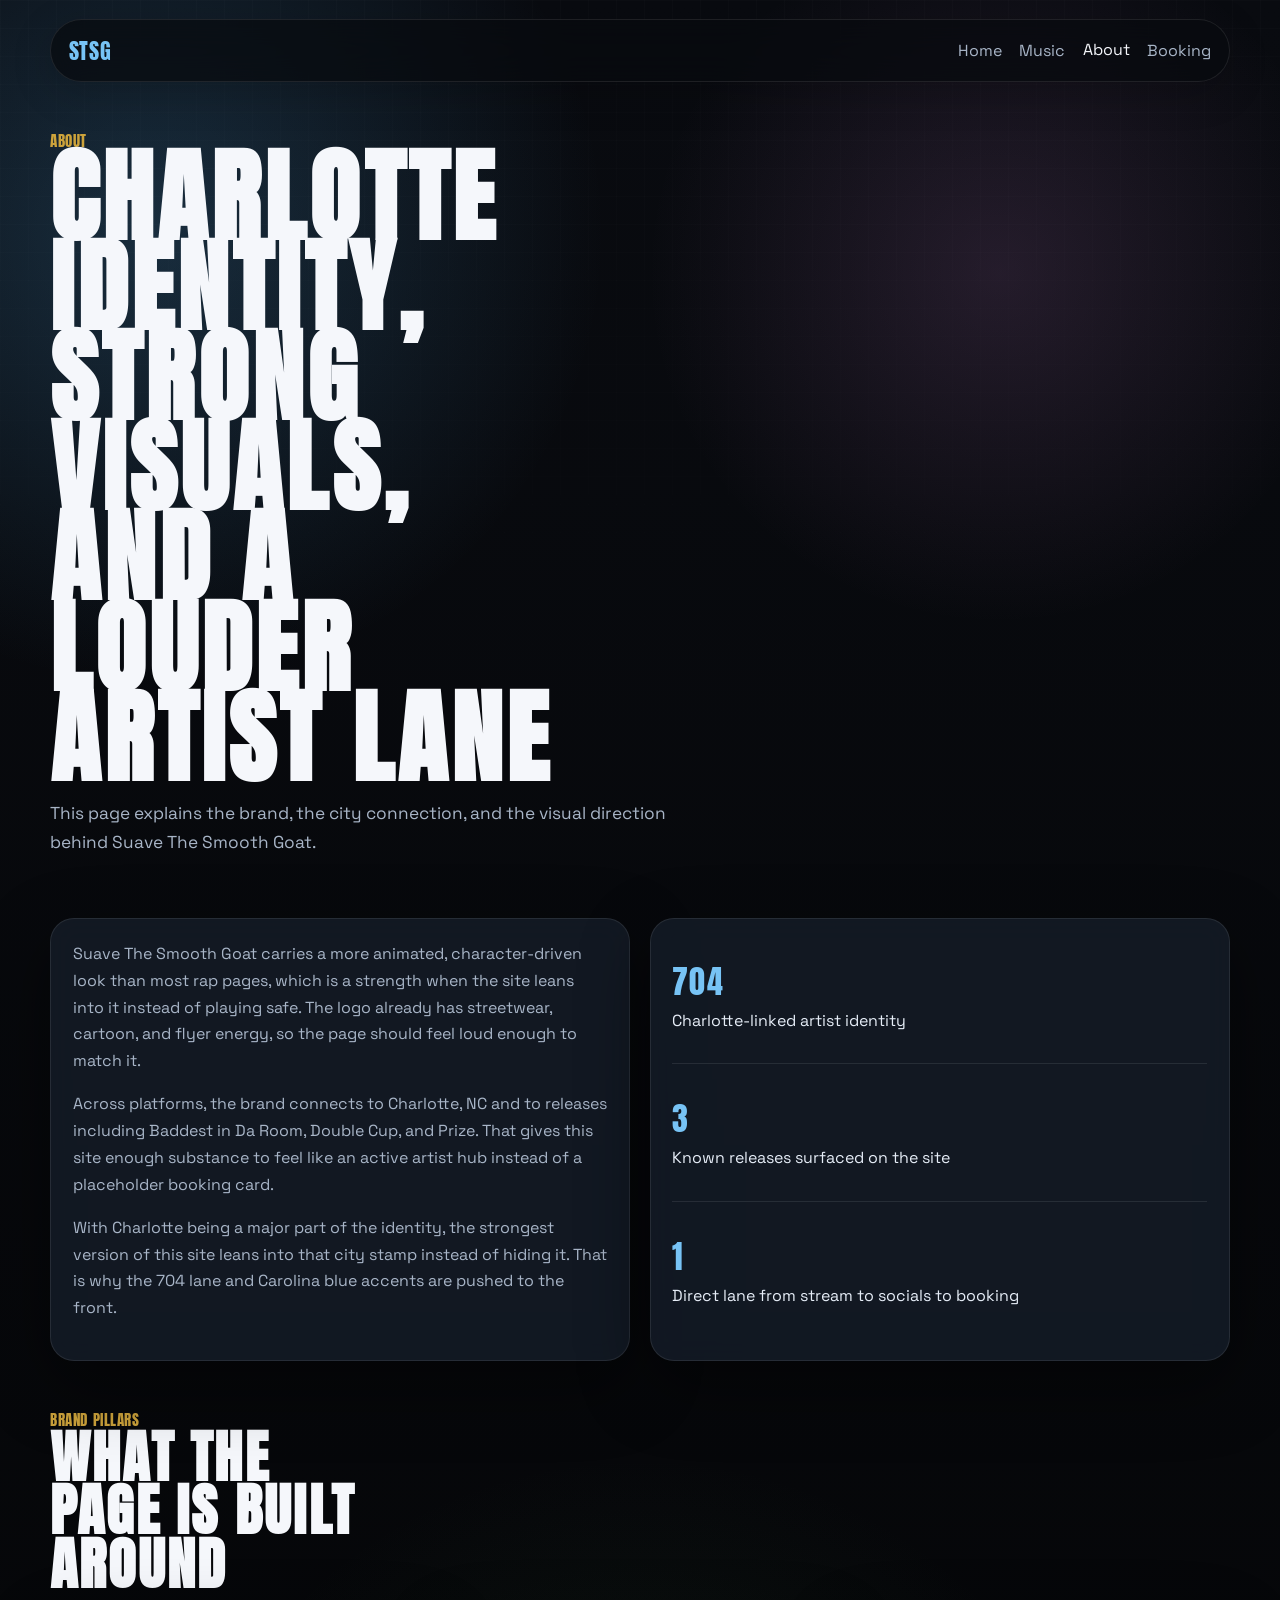
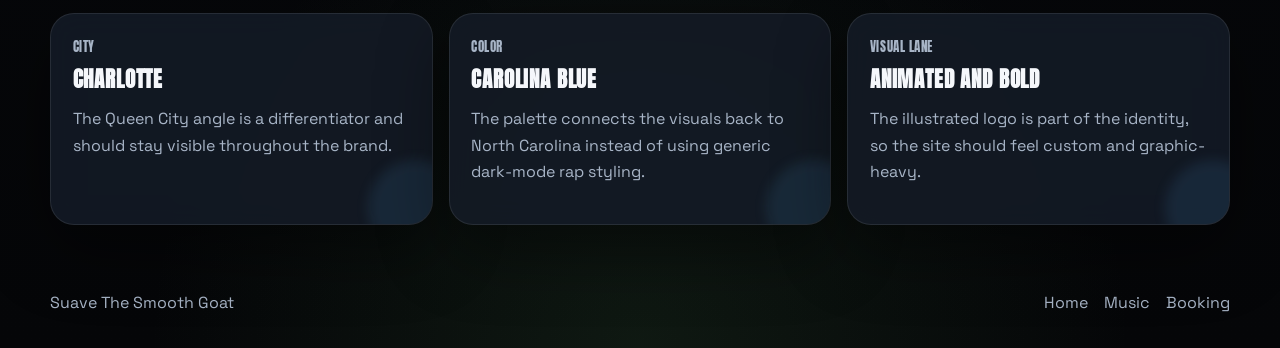
==== about.html @ 7f9ae684 "Convert site to multi-page layout" ====
<!DOCTYPE html>
<html lang="en">
<head>
  <meta charset="UTF-8">
  <meta name="viewport" content="width=device-width, initial-scale=1.0">
  <title>About | Suave The Smooth Goat</title>
  <meta
    name="description"
    content="About Suave The Smooth Goat, a Charlotte rap artist whose identity connects music, visuals, and 704 city energy."
  >
  <link rel="preconnect" href="https://fonts.googleapis.com">
  <link rel="preconnect" href="https://fonts.gstatic.com" crossorigin>
  <link href="https://fonts.googleapis.com/css2?family=Anton&family=Space+Grotesk:wght@400;500;700&display=swap" rel="stylesheet">
  <link rel="stylesheet" href="styles.css">
</head>
<body class="inner-page">
  <div class="page-shell">
    <header class="page-hero">
      <nav class="topbar">
        <a class="brand-mark" href="index.html">STSG</a>
        <div class="topbar-links">
          <a href="index.html">Home</a>
          <a href="music.html">Music</a>
          <a class="is-active" href="about.html">About</a>
          <a href="booking.html">Booking</a>
        </div>
      </nav>

      <section class="page-heading">
        <p class="eyebrow">About</p>
        <h1>Charlotte identity, strong visuals, and a louder artist lane</h1>
        <p class="hero-text">
          This page explains the brand, the city connection, and the visual direction behind Suave The Smooth Goat.
        </p>
      </section>
    </header>

    <main>
      <section class="section">
        <div class="split-grid">
          <article class="panel statement-panel">
            <p>
              Suave The Smooth Goat carries a more animated, character-driven look than most rap pages,
              which is a strength when the site leans into it instead of playing safe. The logo already
              has streetwear, cartoon, and flyer energy, so the page should feel loud enough to match it.
            </p>
            <p>
              Across platforms, the brand connects to Charlotte, NC and to releases including
              Baddest in Da Room, Double Cup, and Prize. That gives this site enough substance to feel
              like an active artist hub instead of a placeholder booking card.
            </p>
            <p>
              With Charlotte being a major part of the identity, the strongest version of this site leans
              into that city stamp instead of hiding it. That is why the 704 lane and Carolina blue accents
              are pushed to the front.
            </p>
          </article>

          <article class="panel stats-panel">
            <div class="stat">
              <span class="stat-value">704</span>
              <span class="stat-label">Charlotte-linked artist identity</span>
            </div>
            <div class="stat">
              <span class="stat-value">3</span>
              <span class="stat-label">Known releases surfaced on the site</span>
            </div>
            <div class="stat">
              <span class="stat-value">1</span>
              <span class="stat-label">Direct lane from stream to socials to booking</span>
            </div>
          </article>
        </div>
      </section>

      <section class="section">
        <div class="section-heading">
          <p class="eyebrow">Brand pillars</p>
          <h2>What the page is built around</h2>
        </div>

        <div class="feature-grid">
          <article class="panel feature-card">
            <p class="music-kicker">City</p>
            <h3>Charlotte</h3>
            <p>The Queen City angle is a differentiator and should stay visible throughout the brand.</p>
          </article>
          <article class="panel feature-card">
            <p class="music-kicker">Color</p>
            <h3>Carolina blue</h3>
            <p>The palette connects the visuals back to North Carolina instead of using generic dark-mode rap styling.</p>
          </article>
          <article class="panel feature-card">
            <p class="music-kicker">Visual lane</p>
            <h3>Animated and bold</h3>
            <p>The illustrated logo is part of the identity, so the site should feel custom and graphic-heavy.</p>
          </article>
        </div>
      </section>
    </main>

    <footer class="site-footer">
      <p>Suave The Smooth Goat</p>
      <div class="footer-links">
        <a href="index.html">Home</a>
        <a href="music.html">Music</a>
        <a href="booking.html">Booking</a>
      </div>
    </footer>
  </div>
</body>
</html>
---- styles.css ----
:root {
  --bg: #06070a;
  --ink: #f5f7fb;
  --muted: #a8b5c7;
  --blue: #4b9cd3;
  --blue-2: #77c3f5;
  --gold: #cda33b;
  --rose: #b878c0;
  --green: #4b8a4f;
  --panel: rgba(14, 19, 28, 0.9);
  --panel-alt: rgba(20, 27, 39, 0.86);
  --line: rgba(255, 255, 255, 0.09);
  --line-strong: rgba(119, 195, 245, 0.24);
  --shadow: 0 24px 70px rgba(0, 0, 0, 0.45);
}

* {
  box-sizing: border-box;
}

html {
  scroll-behavior: smooth;
}

body {
  margin: 0;
  min-height: 100vh;
  font-family: "Space Grotesk", sans-serif;
  color: var(--ink);
  background:
    radial-gradient(circle at 12% 12%, rgba(75, 156, 211, 0.24), transparent 22%),
    radial-gradient(circle at 78% 14%, rgba(184, 120, 192, 0.16), transparent 18%),
    radial-gradient(circle at 50% 100%, rgba(75, 138, 79, 0.14), transparent 24%),
    linear-gradient(180deg, #090b10 0%, #050608 100%);
}

body::before {
  content: "";
  position: fixed;
  inset: 0;
  background-image:
    linear-gradient(rgba(255, 255, 255, 0.025) 1px, transparent 1px),
    linear-gradient(90deg, rgba(255, 255, 255, 0.025) 1px, transparent 1px);
  background-size: 28px 28px;
  mask-image: linear-gradient(180deg, rgba(0, 0, 0, 0.62), transparent 92%);
  pointer-events: none;
  z-index: -1;
}

a {
  color: inherit;
  text-decoration: none;
}

img {
  display: block;
  max-width: 100%;
}

.page-shell {
  overflow: hidden;
}

.hero,
.page-hero,
.section,
.strip,
.site-footer {
  width: min(1180px, calc(100% - 2rem));
  margin: 0 auto;
}

.hero {
  padding: 1.2rem 0 2.6rem;
}

.page-hero {
  padding: 1.2rem 0 1rem;
}

.topbar {
  display: flex;
  align-items: center;
  justify-content: space-between;
  gap: 1rem;
  padding: 0.9rem 1.1rem;
  border: 1px solid var(--line);
  border-radius: 999px;
  background: rgba(7, 10, 15, 0.72);
  backdrop-filter: blur(16px);
  box-shadow: 0 10px 40px rgba(0, 0, 0, 0.18);
}

.brand-mark,
.eyebrow,
h1,
h2,
h3,
.button,
.strip p,
.stat-value,
.badge-label,
.music-kicker,
.contact-label {
  font-family: "Anton", sans-serif;
  letter-spacing: 0.04em;
}

.brand-mark {
  font-size: 1.35rem;
  color: var(--blue-2);
}

.topbar-links {
  display: flex;
  flex-wrap: wrap;
  gap: 1.1rem;
}

.topbar-links a {
  color: var(--muted);
  transition: color 180ms ease, transform 180ms ease;
}

.topbar-links a:hover,
.topbar-links a:focus-visible,
.topbar-links .is-active {
  color: var(--ink);
  transform: translateY(-1px);
}

.hero-grid {
  display: grid;
  grid-template-columns: minmax(0, 1.06fr) minmax(0, 0.94fr);
  gap: 2rem;
  align-items: center;
  padding: 3rem 0 1rem;
}

.page-heading {
  padding: 3rem 0 1.2rem;
  max-width: 52rem;
}

.hero-topline {
  display: flex;
  align-items: center;
  flex-wrap: wrap;
  gap: 0.8rem;
  margin-bottom: 0.85rem;
}

.eyebrow {
  margin: 0;
  color: var(--gold);
  text-transform: uppercase;
  font-size: 0.92rem;
}

.status-pill {
  display: inline-flex;
  align-items: center;
  padding: 0.35rem 0.75rem;
  border-radius: 999px;
  border: 1px solid rgba(119, 195, 245, 0.24);
  background: rgba(75, 156, 211, 0.14);
  color: #d9efff;
  font-size: 0.82rem;
  text-transform: uppercase;
  letter-spacing: 0.08em;
}

h1,
h2,
h3,
p {
  margin-top: 0;
}

h1 {
  display: grid;
  gap: 0.2rem;
  margin-bottom: 1rem;
  font-size: clamp(3rem, 8vw, 7rem);
  line-height: 0.88;
  text-transform: uppercase;
}

.page-heading h1 {
  display: block;
  max-width: 11ch;
}

.hero-subtitle {
  margin-bottom: 0.8rem;
  color: var(--blue-2);
  font-size: 1.03rem;
  font-weight: 700;
  text-transform: uppercase;
  letter-spacing: 0.08em;
}

.hero-text {
  max-width: 42rem;
  margin-bottom: 1.55rem;
  color: var(--muted);
  font-size: 1.08rem;
  line-height: 1.72;
}

.hero-actions {
  display: flex;
  flex-wrap: wrap;
  gap: 0.9rem;
  margin-bottom: 1.35rem;
}

.button {
  display: inline-flex;
  align-items: center;
  justify-content: center;
  min-height: 3.25rem;
  padding: 0.9rem 1.35rem;
  border-radius: 999px;
  border: 1px solid transparent;
  font-size: 0.95rem;
  text-transform: uppercase;
  transition: transform 180ms ease, box-shadow 180ms ease, border-color 180ms ease;
}

.button:hover,
.button:focus-visible {
  transform: translateY(-2px);
  box-shadow: 0 16px 28px rgba(0, 0, 0, 0.22);
}

.button-primary {
  background: linear-gradient(135deg, var(--blue), var(--blue-2));
  color: #081118;
}

.button-secondary {
  background: rgba(255, 255, 255, 0.03);
  border-color: rgba(119, 195, 245, 0.32);
}

.quick-facts {
  display: flex;
  flex-wrap: wrap;
  gap: 0.75rem;
  padding: 0;
  margin: 0;
  list-style: none;
}

.quick-facts li {
  padding: 0.8rem 1rem;
  border-radius: 999px;
  background: rgba(255, 255, 255, 0.035);
  border: 1px solid var(--line);
  color: #d9e6f4;
}

.hero-art {
  position: relative;
}

.logo-frame {
  position: relative;
  padding: 1rem;
  border-radius: 2rem;
  background:
    linear-gradient(155deg, rgba(75, 156, 211, 0.16), rgba(184, 120, 192, 0.14)),
    var(--panel);
  border: 1px solid var(--line-strong);
  box-shadow: var(--shadow);
  overflow: hidden;
}

.logo-frame::before,
.logo-frame::after {
  content: "";
  position: absolute;
  border-radius: 50%;
  filter: blur(18px);
  pointer-events: none;
}

.logo-frame::before {
  top: -4rem;
  right: -2rem;
  width: 14rem;
  height: 14rem;
  background: rgba(75, 156, 211, 0.22);
}

.logo-frame::after {
  left: -3rem;
  bottom: -4rem;
  width: 12rem;
  height: 12rem;
  background: rgba(184, 120, 192, 0.16);
}

.logo-frame-badge {
  position: absolute;
  top: 1.1rem;
  left: 1.1rem;
  z-index: 2;
  padding: 0.45rem 0.8rem;
  border-radius: 999px;
  background: rgba(6, 7, 10, 0.86);
  border: 1px solid var(--line);
  color: var(--gold);
  font-size: 0.82rem;
  text-transform: uppercase;
  letter-spacing: 0.1em;
}

.logo-frame img {
  position: relative;
  z-index: 1;
  width: 100%;
}

.logo-frame-meta {
  position: absolute;
  right: 1rem;
  bottom: 1rem;
  z-index: 2;
  display: flex;
  gap: 0.55rem;
  flex-wrap: wrap;
}

.logo-frame-meta span {
  padding: 0.45rem 0.75rem;
  border-radius: 999px;
  background: rgba(6, 7, 10, 0.82);
  border: 1px solid var(--line);
  color: #dbe8f6;
  font-size: 0.8rem;
  text-transform: uppercase;
  letter-spacing: 0.08em;
}

.hero-badges,
.feature-grid,
.release-row,
.extras-grid {
  display: grid;
  grid-template-columns: repeat(3, minmax(0, 1fr));
  gap: 1rem;
}

.release-row,
.extras-grid {
  grid-template-columns: repeat(4, minmax(0, 1fr));
}

.hero-badge,
.panel {
  border-radius: 1.5rem;
  border: 1px solid var(--line);
  background: var(--panel-alt);
  box-shadow: var(--shadow);
  backdrop-filter: blur(14px);
}

.hero-badge,
.panel {
  padding: 1.35rem;
}

.hero-badge {
  display: grid;
  gap: 0.35rem;
}

.badge-label {
  color: var(--gold);
  font-size: 0.82rem;
  text-transform: uppercase;
}

.badge-value {
  color: #e4eef8;
  font-size: 0.97rem;
  line-height: 1.45;
}

.strip {
  display: grid;
  grid-template-columns: repeat(3, 1fr);
  gap: 1px;
  margin-bottom: 2.4rem;
  background: rgba(255, 255, 255, 0.12);
}

.strip p {
  margin: 0;
  padding: 1rem 1.1rem;
  background: rgba(8, 11, 17, 0.97);
  color: #e8f0fb;
  text-transform: uppercase;
  font-size: 0.98rem;
}

.section {
  padding: 0 0 3rem;
}

.section-heading {
  margin-bottom: 1.3rem;
}

h2 {
  max-width: 12ch;
  margin-bottom: 0;
  font-size: clamp(2rem, 4.8vw, 3.5rem);
  line-height: 0.96;
  text-transform: uppercase;
}

.music-grid,
.split-grid,
.booking-grid {
  display: grid;
  grid-template-columns: repeat(2, minmax(0, 1fr));
  gap: 1.2rem;
}

.music-grid-featured {
  margin-bottom: 1.2rem;
}

.music-kicker {
  margin-bottom: 0.35rem;
  color: var(--gold);
  font-size: 0.84rem;
  text-transform: uppercase;
}

.player-panel h3,
.release-panel h3,
.extra-card h3,
.release-card h3,
.feature-card h3 {
  margin-bottom: 0.7rem;
  font-size: 1.3rem;
  text-transform: uppercase;
}

.release-meta,
.statement-panel p,
.release-panel p,
.release-card p,
.extra-card p,
.feature-card p,
.form-note,
label {
  color: var(--muted);
  line-height: 1.68;
}

.feature-card,
.release-card {
  position: relative;
  overflow: hidden;
}

.feature-card::before,
.release-card::before {
  content: "";
  position: absolute;
  inset: auto -2rem -2rem auto;
  width: 6rem;
  height: 6rem;
  border-radius: 50%;
  background: rgba(75, 156, 211, 0.12);
  filter: blur(6px);
}

.text-link,
.release-card a {
  color: var(--blue-2);
}

.player-panel iframe {
  width: 100%;
  min-height: 352px;
  margin-top: 0.85rem;
  border: 0;
  border-radius: 1.1rem;
  background: #111;
}

.release-panel {
  display: flex;
  flex-direction: column;
  justify-content: center;
  gap: 0.95rem;
}

.release-panel p,
.release-card p {
  margin-bottom: 0;
}

.stats-panel {
  display: grid;
  gap: 0.9rem;
}

.stat {
  display: flex;
  flex-direction: column;
  gap: 0.25rem;
  padding: 1rem 0;
  border-bottom: 1px solid var(--line);
}

.stat:last-child {
  border-bottom: 0;
}

.stat-value {
  color: var(--blue-2);
  font-size: 2rem;
}

.stat-label {
  color: #e6edf7;
}

.contact-cards {
  display: grid;
  gap: 1rem;
}

.contact-card {
  display: flex;
  flex-direction: column;
  gap: 0.4rem;
}

.contact-label {
  color: var(--gold);
  font-size: 0.8rem;
  text-transform: uppercase;
  letter-spacing: 0.12em;
}

.contact-card a,
.contact-card p {
  margin: 0;
  color: var(--ink);
  font-size: 1.08rem;
}

.social-link {
  display: inline-flex;
  align-items: center;
  gap: 0.8rem;
}

.social-icon {
  display: inline-flex;
  align-items: center;
  justify-content: center;
  width: 2.6rem;
  height: 2.6rem;
  border-radius: 50%;
  border: 1px solid rgba(119, 195, 245, 0.32);
  background: linear-gradient(135deg, rgba(75, 156, 211, 0.35), rgba(119, 195, 245, 0.6));
  color: #f1f8ff;
  font-family: "Anton", sans-serif;
  font-size: 1.05rem;
  box-shadow: 0 12px 22px rgba(0, 0, 0, 0.22);
}

.social-icon-youtube {
  background: linear-gradient(135deg, rgba(255, 86, 86, 0.92), rgba(176, 20, 20, 0.95));
  border-color: rgba(255, 120, 120, 0.35);
}

.social-icon-instagram {
  background: linear-gradient(135deg, rgba(255, 183, 65, 0.95), rgba(217, 54, 165, 0.9) 55%, rgba(93, 78, 216, 0.92));
  border-color: rgba(255, 187, 86, 0.38);
}

.social-icon-cashapp {
  background: linear-gradient(135deg, rgba(67, 210, 115, 0.92), rgba(11, 128, 56, 0.96));
  border-color: rgba(90, 227, 143, 0.34);
}

.inquiry-form {
  display: grid;
  gap: 1rem;
}

label {
  display: grid;
  gap: 0.45rem;
  font-size: 0.95rem;
}

input,
select,
textarea {
  width: 100%;
  padding: 0.95rem 1rem;
  border: 1px solid rgba(255, 255, 255, 0.08);
  border-radius: 1rem;
  background: rgba(255, 255, 255, 0.04);
  color: var(--ink);
  font: inherit;
}

input::placeholder,
textarea::placeholder {
  color: #7f8ca0;
}

input:focus,
select:focus,
textarea:focus {
  outline: 2px solid rgba(119, 195, 245, 0.34);
  border-color: rgba(119, 195, 245, 0.42);
}

.form-note {
  margin: 0;
  font-size: 0.9rem;
}

.site-footer {
  display: flex;
  align-items: center;
  justify-content: space-between;
  gap: 1rem;
  padding: 1.2rem 0 2.2rem;
  color: var(--muted);
}

.site-footer p {
  margin: 0;
}

.footer-links {
  display: flex;
  flex-wrap: wrap;
  gap: 1rem;
}

@media (max-width: 980px) {
  .hero-grid,
  .music-grid,
  .split-grid,
  .booking-grid,
  .release-row,
  .extras-grid,
  .hero-badges,
  .feature-grid,
  .strip {
    grid-template-columns: 1fr;
  }

  .topbar {
    align-items: flex-start;
    border-radius: 1.4rem;
  }

  .topbar,
  .topbar-links,
  .site-footer {
    flex-direction: column;
  }

  .site-footer {
    align-items: flex-start;
  }

  h2 {
    max-width: none;
  }
}

@media (max-width: 640px) {
  .hero,
  .page-hero,
  .section,
  .strip,
  .site-footer {
    width: min(100% - 1.2rem, 1180px);
  }

  h1 {
    font-size: 3rem;
  }

  .button,
  .quick-facts li {
    width: 100%;
  }

  .hero-actions {
    flex-direction: column;
  }

  .logo-frame-meta {
    position: static;
    margin-top: 0.8rem;
  }
}
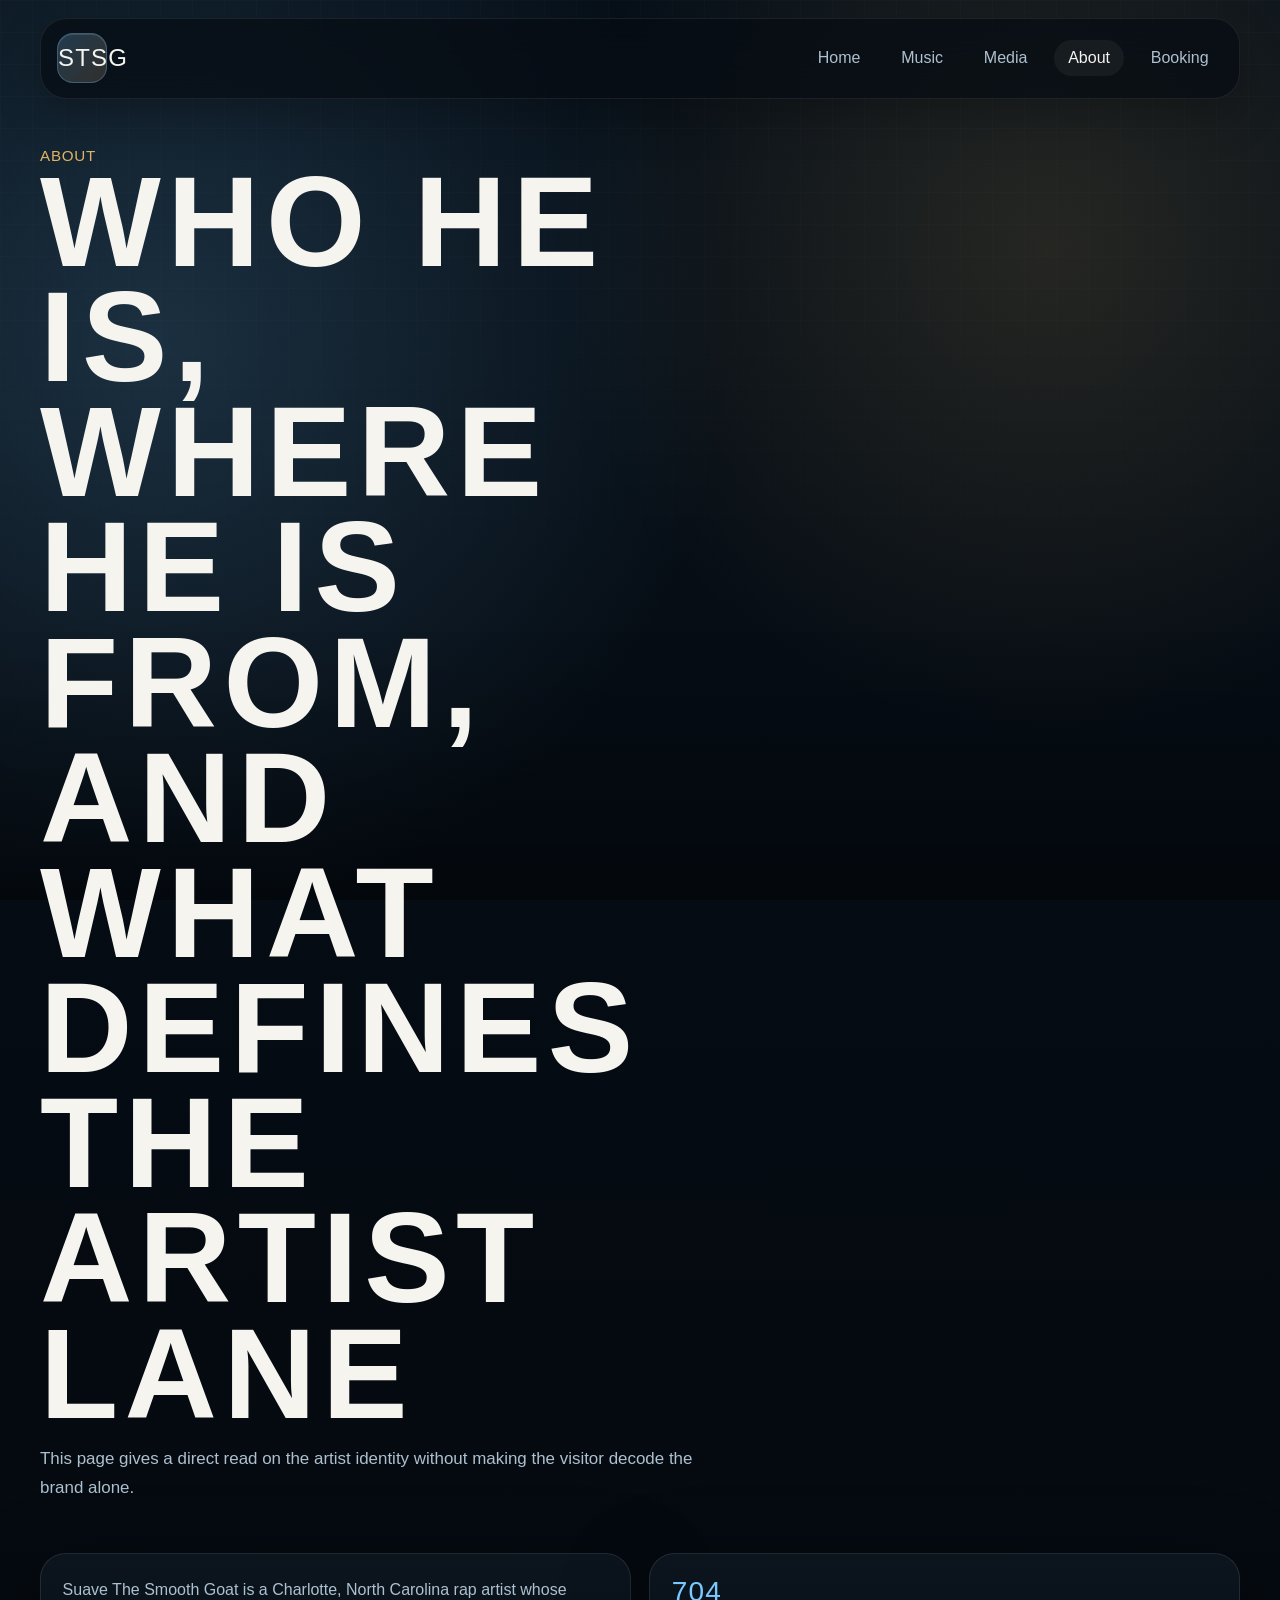
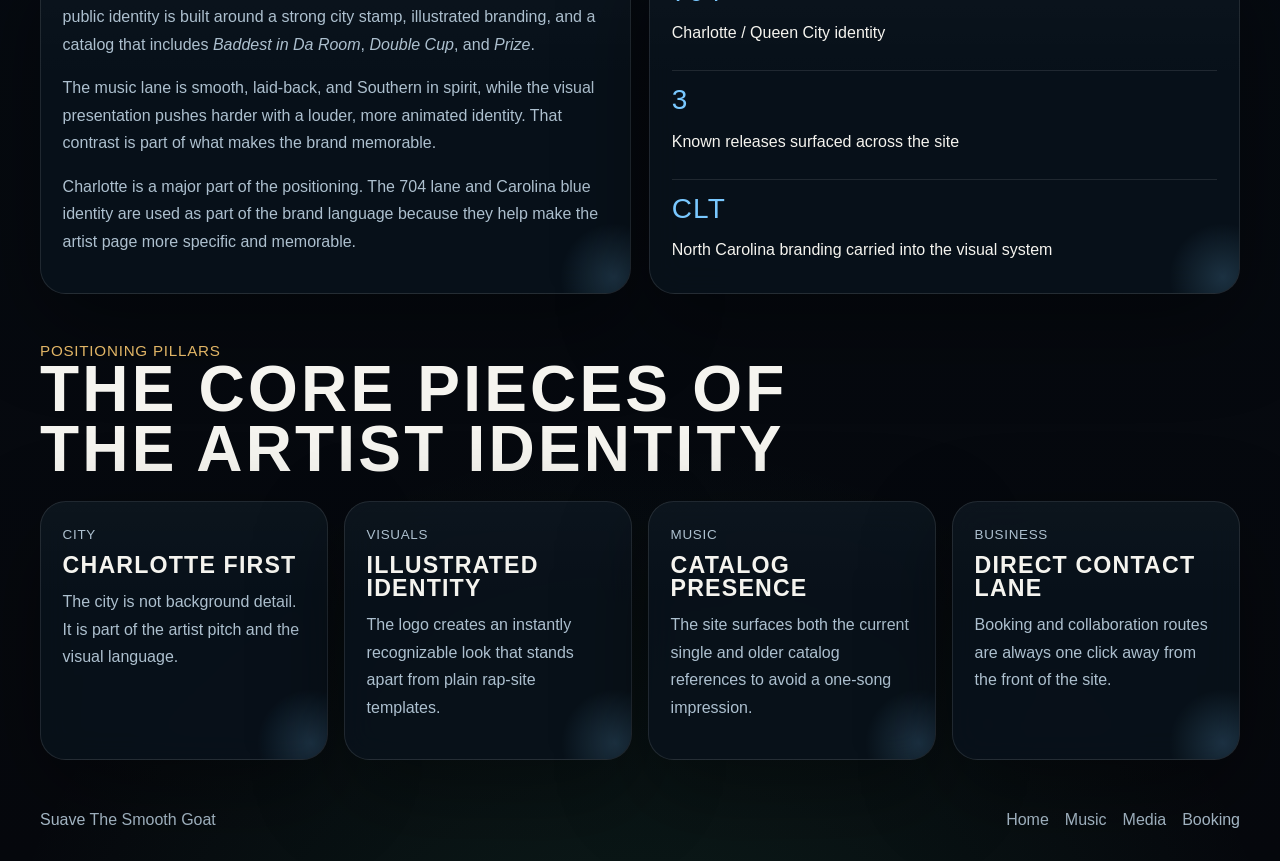
==== commit 633967c5: "Refine site for label-facing presentation" ====
--- a/about.html
+++ b/about.html
@@ -6,7 +6,7 @@
   <title>About | Suave The Smooth Goat</title>
   <meta
     name="description"
-    content="About Suave The Smooth Goat, a Charlotte rap artist whose identity connects music, visuals, and 704 city energy."
+    content="About Suave The Smooth Goat, a Charlotte rap artist with a visual brand, catalog markers, and a Carolina blue identity."
   >
   <link rel="preconnect" href="https://fonts.googleapis.com">
   <link rel="preconnect" href="https://fonts.gstatic.com" crossorigin>
@@ -21,6 +21,7 @@
         <div class="topbar-links">
           <a href="index.html">Home</a>
           <a href="music.html">Music</a>
+          <a href="media.html">Media</a>
           <a class="is-active" href="about.html">About</a>
           <a href="booking.html">Booking</a>
         </div>
@@ -28,9 +29,9 @@
 
       <section class="page-heading">
         <p class="eyebrow">About</p>
-        <h1>Charlotte identity, strong visuals, and a louder artist lane</h1>
+        <h1>Who he is, where he is from, and what defines the artist lane</h1>
         <p class="hero-text">
-          This page explains the brand, the city connection, and the visual direction behind Suave The Smooth Goat.
+          This page gives a direct read on the artist identity without making the visitor decode the brand alone.
         </p>
       </section>
     </header>
@@ -40,34 +41,31 @@
         <div class="split-grid">
           <article class="panel statement-panel">
             <p>
-              Suave The Smooth Goat carries a more animated, character-driven look than most rap pages,
-              which is a strength when the site leans into it instead of playing safe. The logo already
-              has streetwear, cartoon, and flyer energy, so the page should feel loud enough to match it.
+              Suave The Smooth Goat is a Charlotte, North Carolina rap artist whose public identity is built around a strong city stamp,
+              illustrated branding, and a catalog that includes <em>Baddest in Da Room</em>, <em>Double Cup</em>, and <em>Prize</em>.
             </p>
             <p>
-              Across platforms, the brand connects to Charlotte, NC and to releases including
-              Baddest in Da Room, Double Cup, and Prize. That gives this site enough substance to feel
-              like an active artist hub instead of a placeholder booking card.
+              The music lane is smooth, laid-back, and Southern in spirit, while the visual presentation pushes harder with
+              a louder, more animated identity. That contrast is part of what makes the brand memorable.
             </p>
             <p>
-              With Charlotte being a major part of the identity, the strongest version of this site leans
-              into that city stamp instead of hiding it. That is why the 704 lane and Carolina blue accents
-              are pushed to the front.
+              Charlotte is a major part of the positioning. The 704 lane and Carolina blue identity are used as part of the brand language
+              because they help make the artist page more specific and memorable.
             </p>
           </article>
 
           <article class="panel stats-panel">
             <div class="stat">
               <span class="stat-value">704</span>
-              <span class="stat-label">Charlotte-linked artist identity</span>
+              <span class="stat-label">Charlotte / Queen City identity</span>
             </div>
             <div class="stat">
               <span class="stat-value">3</span>
-              <span class="stat-label">Known releases surfaced on the site</span>
+              <span class="stat-label">Known releases surfaced across the site</span>
             </div>
             <div class="stat">
-              <span class="stat-value">1</span>
-              <span class="stat-label">Direct lane from stream to socials to booking</span>
+              <span class="stat-value">CLT</span>
+              <span class="stat-label">North Carolina branding carried into the visual system</span>
             </div>
           </article>
         </div>
@@ -75,25 +73,30 @@
 
       <section class="section">
         <div class="section-heading">
-          <p class="eyebrow">Brand pillars</p>
-          <h2>What the page is built around</h2>
+          <p class="eyebrow">Positioning pillars</p>
+          <h2>The core pieces of the artist identity</h2>
         </div>
 
-        <div class="feature-grid">
+        <div class="feature-grid feature-grid-four">
           <article class="panel feature-card">
             <p class="music-kicker">City</p>
-            <h3>Charlotte</h3>
-            <p>The Queen City angle is a differentiator and should stay visible throughout the brand.</p>
+            <h3>Charlotte first</h3>
+            <p>The city is not background detail. It is part of the artist pitch and the visual language.</p>
           </article>
           <article class="panel feature-card">
-            <p class="music-kicker">Color</p>
-            <h3>Carolina blue</h3>
-            <p>The palette connects the visuals back to North Carolina instead of using generic dark-mode rap styling.</p>
+            <p class="music-kicker">Visuals</p>
+            <h3>Illustrated identity</h3>
+            <p>The logo creates an instantly recognizable look that stands apart from plain rap-site templates.</p>
           </article>
           <article class="panel feature-card">
-            <p class="music-kicker">Visual lane</p>
-            <h3>Animated and bold</h3>
-            <p>The illustrated logo is part of the identity, so the site should feel custom and graphic-heavy.</p>
+            <p class="music-kicker">Music</p>
+            <h3>Catalog presence</h3>
+            <p>The site surfaces both the current single and older catalog references to avoid a one-song impression.</p>
+          </article>
+          <article class="panel feature-card">
+            <p class="music-kicker">Business</p>
+            <h3>Direct contact lane</h3>
+            <p>Booking and collaboration routes are always one click away from the front of the site.</p>
           </article>
         </div>
       </section>
@@ -104,6 +107,7 @@
       <div class="footer-links">
         <a href="index.html">Home</a>
         <a href="music.html">Music</a>
+        <a href="media.html">Media</a>
         <a href="booking.html">Booking</a>
       </div>
     </footer>
--- a/styles.css
+++ b/styles.css
@@ -1,17 +1,19 @@
 :root {
-  --bg: #06070a;
-  --ink: #f5f7fb;
-  --muted: #a8b5c7;
-  --blue: #4b9cd3;
-  --blue-2: #77c3f5;
-  --gold: #cda33b;
-  --rose: #b878c0;
-  --green: #4b8a4f;
-  --panel: rgba(14, 19, 28, 0.9);
-  --panel-alt: rgba(20, 27, 39, 0.86);
-  --line: rgba(255, 255, 255, 0.09);
-  --line-strong: rgba(119, 195, 245, 0.24);
-  --shadow: 0 24px 70px rgba(0, 0, 0, 0.45);
+  --bg: #081018;
+  --bg-soft: #101d29;
+  --panel: rgba(9, 18, 27, 0.86);
+  --panel-strong: rgba(12, 23, 35, 0.96);
+  --ink: #f5f4ef;
+  --muted: #adc0cf;
+  --line: rgba(255, 255, 255, 0.1);
+  --line-strong: rgba(112, 196, 255, 0.28);
+  --sky: #79c8ff;
+  --sky-deep: #2b89c8;
+  --gold: #e1b566;
+  --gold-deep: #8d5c19;
+  --green: #45cc8d;
+  --shadow: 0 30px 90px rgba(0, 0, 0, 0.38);
+  --shadow-soft: 0 18px 45px rgba(0, 0, 0, 0.22);
 }
 
 * {
@@ -25,25 +27,40 @@
 body {
   margin: 0;
   min-height: 100vh;
-  font-family: "Space Grotesk", sans-serif;
+  font-family: "Manrope", sans-serif;
   color: var(--ink);
   background:
-    radial-gradient(circle at 12% 12%, rgba(75, 156, 211, 0.24), transparent 22%),
-    radial-gradient(circle at 78% 14%, rgba(184, 120, 192, 0.16), transparent 18%),
-    radial-gradient(circle at 50% 100%, rgba(75, 138, 79, 0.14), transparent 24%),
-    linear-gradient(180deg, #090b10 0%, #050608 100%);
-}
-
-body::before {
+    radial-gradient(circle at 12% 14%, rgba(121, 200, 255, 0.18), transparent 24%),
+    radial-gradient(circle at 82% 10%, rgba(225, 181, 102, 0.14), transparent 20%),
+    radial-gradient(circle at 50% 110%, rgba(69, 204, 141, 0.12), transparent 24%),
+    linear-gradient(180deg, #071019 0%, #050b12 44%, #06080d 100%);
+}
+
+body.modal-open {
+  overflow: hidden;
+}
+
+body::before,
+body::after {
   content: "";
   position: fixed;
   inset: 0;
-  background-image:
+  pointer-events: none;
+  z-index: -2;
+}
+
+body::before {
+  background:
     linear-gradient(rgba(255, 255, 255, 0.025) 1px, transparent 1px),
     linear-gradient(90deg, rgba(255, 255, 255, 0.025) 1px, transparent 1px);
-  background-size: 28px 28px;
-  mask-image: linear-gradient(180deg, rgba(0, 0, 0, 0.62), transparent 92%);
-  pointer-events: none;
+  background-size: 32px 32px;
+  mask-image: linear-gradient(180deg, rgba(0, 0, 0, 0.7), transparent 92%);
+}
+
+body::after {
+  inset: auto 0 0;
+  height: 30vh;
+  background: linear-gradient(180deg, transparent, rgba(0, 0, 0, 0.32));
   z-index: -1;
 }
 
@@ -57,38 +74,55 @@
   max-width: 100%;
 }
 
+button,
+input,
+select,
+textarea {
+  font: inherit;
+}
+
 .page-shell {
-  overflow: hidden;
+  position: relative;
+  overflow: clip;
 }
 
 .hero,
 .page-hero,
 .section,
-.strip,
 .site-footer {
-  width: min(1180px, calc(100% - 2rem));
+  width: min(1200px, calc(100% - 2rem));
   margin: 0 auto;
 }
 
 .hero {
-  padding: 1.2rem 0 2.6rem;
+  padding: 1.1rem 0 2.4rem;
 }
 
 .page-hero {
-  padding: 1.2rem 0 1rem;
+  padding: 1.1rem 0 1.3rem;
 }
 
 .topbar {
+  position: sticky;
+  top: 1rem;
+  z-index: 20;
   display: flex;
   align-items: center;
   justify-content: space-between;
-  gap: 1rem;
-  padding: 0.9rem 1.1rem;
-  border: 1px solid var(--line);
-  border-radius: 999px;
-  background: rgba(7, 10, 15, 0.72);
-  backdrop-filter: blur(16px);
-  box-shadow: 0 10px 40px rgba(0, 0, 0, 0.18);
+  gap: 1.25rem;
+  padding: 0.9rem 1rem;
+  border: 1px solid rgba(255, 255, 255, 0.08);
+  border-radius: 1.65rem;
+  background: rgba(6, 12, 18, 0.72);
+  backdrop-filter: blur(18px);
+  box-shadow: var(--shadow-soft);
+}
+
+.brand-lockup {
+  display: inline-flex;
+  align-items: center;
+  gap: 0.85rem;
+  min-width: 0;
 }
 
 .brand-mark,
@@ -97,77 +131,135 @@
 h2,
 h3,
 .button,
-.strip p,
-.stat-value,
-.badge-label,
+.signal-label,
+.metric-value,
 .music-kicker,
-.contact-label {
-  font-family: "Anton", sans-serif;
-  letter-spacing: 0.04em;
+.contact-label,
+.platform-label {
+  font-family: "Bebas Neue", sans-serif;
+  letter-spacing: 0.05em;
 }
 
 .brand-mark {
-  font-size: 1.35rem;
-  color: var(--blue-2);
+  display: inline-grid;
+  place-items: center;
+  width: 3.15rem;
+  height: 3.15rem;
+  border-radius: 1rem;
+  border: 1px solid rgba(121, 200, 255, 0.28);
+  background:
+    linear-gradient(135deg, rgba(121, 200, 255, 0.22), rgba(225, 181, 102, 0.18)),
+    rgba(12, 22, 32, 0.9);
+  color: var(--ink);
+  font-size: 1.5rem;
+  box-shadow: inset 0 1px 0 rgba(255, 255, 255, 0.12);
+}
+
+.brand-copy {
+  display: grid;
+  gap: 0.1rem;
+  min-width: 0;
+}
+
+.brand-copy strong {
+  font-size: 0.95rem;
+  font-weight: 800;
+  letter-spacing: 0.03em;
+}
+
+.brand-copy span {
+  color: var(--muted);
+  font-size: 0.78rem;
+  letter-spacing: 0.08em;
+  text-transform: uppercase;
 }
 
 .topbar-links {
   display: flex;
   flex-wrap: wrap;
-  gap: 1.1rem;
+  justify-content: flex-end;
+  gap: 0.75rem;
 }
 
 .topbar-links a {
+  padding: 0.55rem 0.9rem;
+  border-radius: 999px;
   color: var(--muted);
-  transition: color 180ms ease, transform 180ms ease;
+  transition: transform 180ms ease, color 180ms ease, background-color 180ms ease, border-color 180ms ease;
 }
 
 .topbar-links a:hover,
 .topbar-links a:focus-visible,
 .topbar-links .is-active {
   color: var(--ink);
+  background: rgba(255, 255, 255, 0.05);
+}
+
+.topbar-links a:hover,
+.topbar-links a:focus-visible {
   transform: translateY(-1px);
 }
 
+.topbar-links .nav-cta {
+  border: 1px solid rgba(225, 181, 102, 0.26);
+  background: rgba(225, 181, 102, 0.1);
+  color: #ffe3b1;
+}
+
 .hero-grid {
   display: grid;
-  grid-template-columns: minmax(0, 1.06fr) minmax(0, 0.94fr);
-  gap: 2rem;
-  align-items: center;
-  padding: 3rem 0 1rem;
+  grid-template-columns: minmax(0, 1.05fr) minmax(320px, 0.95fr);
+  gap: 1.5rem;
+  align-items: start;
+  padding: 3rem 0 1.2rem;
 }
 
 .page-heading {
-  padding: 3rem 0 1.2rem;
-  max-width: 52rem;
+  max-width: 46rem;
+  padding: 3rem 0 0.4rem;
+  animation: rise-in 720ms ease both;
+}
+
+.hero-copy,
+.hero-art,
+.hero-metrics > *,
+.section-heading,
+.music-grid > *,
+.split-grid > *,
+.feature-grid > *,
+.link-grid > *,
+.booking-grid > * {
+  animation: rise-in 720ms ease both;
 }
 
 .hero-topline {
   display: flex;
+  flex-wrap: wrap;
+  gap: 0.75rem;
   align-items: center;
-  flex-wrap: wrap;
-  gap: 0.8rem;
-  margin-bottom: 0.85rem;
+  margin-bottom: 1rem;
 }
 
 .eyebrow {
   margin: 0;
   color: var(--gold);
-  text-transform: uppercase;
-  font-size: 0.92rem;
+  font-size: 0.95rem;
+  text-transform: uppercase;
 }
 
 .status-pill {
   display: inline-flex;
   align-items: center;
-  padding: 0.35rem 0.75rem;
+  min-height: 2.3rem;
+  padding: 0.4rem 0.85rem;
   border-radius: 999px;
-  border: 1px solid rgba(119, 195, 245, 0.24);
-  background: rgba(75, 156, 211, 0.14);
-  color: #d9efff;
-  font-size: 0.82rem;
-  text-transform: uppercase;
+  border: 1px solid rgba(121, 200, 255, 0.24);
+  background: rgba(121, 200, 255, 0.1);
+  color: #dbf2ff;
+  font-size: 0.8rem;
+  font-weight: 700;
   letter-spacing: 0.08em;
+  text-transform: uppercase;
 }
 
 h1,
@@ -178,40 +270,57 @@
 }
 
 h1 {
-  display: grid;
-  gap: 0.2rem;
-  margin-bottom: 1rem;
-  font-size: clamp(3rem, 8vw, 7rem);
-  line-height: 0.88;
-  text-transform: uppercase;
+  margin-bottom: 0.8rem;
+  font-size: clamp(3.5rem, 11vw, 8rem);
+  line-height: 0.9;
+  text-transform: uppercase;
+}
+
+h1 span {
+  display: block;
 }
 
 .page-heading h1 {
-  display: block;
-  max-width: 11ch;
+  max-width: 9.5ch;
 }
 
 .hero-subtitle {
-  margin-bottom: 0.8rem;
-  color: var(--blue-2);
-  font-size: 1.03rem;
-  font-weight: 700;
-  text-transform: uppercase;
+  margin-bottom: 0.85rem;
+  color: var(--sky);
+  font-size: 1.06rem;
+  font-weight: 800;
   letter-spacing: 0.08em;
+  text-transform: uppercase;
+}
+
+.hero-text,
+.section-lead,
+.release-meta,
+.statement-panel p,
+.release-panel p,
+.release-card p,
+.feature-card p,
+.form-note,
+label,
+.contact-meta,
+.metric-label,
+.signal-card p,
+.checklist span,
+.list-clean li {
+  color: var(--muted);
+  line-height: 1.72;
 }
 
 .hero-text {
   max-width: 42rem;
-  margin-bottom: 1.55rem;
-  color: var(--muted);
-  font-size: 1.08rem;
-  line-height: 1.72;
+  margin-bottom: 1.5rem;
+  font-size: 1.06rem;
 }
 
 .hero-actions {
   display: flex;
   flex-wrap: wrap;
-  gap: 0.9rem;
+  gap: 0.85rem;
   margin-bottom: 1.35rem;
 }
 
@@ -219,13 +328,14 @@
   display: inline-flex;
   align-items: center;
   justify-content: center;
-  min-height: 3.25rem;
-  padding: 0.9rem 1.35rem;
+  min-height: 3.2rem;
+  padding: 0.85rem 1.35rem;
+  border: 1px solid transparent;
   border-radius: 999px;
-  border: 1px solid transparent;
+  cursor: pointer;
   font-size: 0.95rem;
   text-transform: uppercase;
-  transition: transform 180ms ease, box-shadow 180ms ease, border-color 180ms ease;
+  transition: transform 180ms ease, box-shadow 180ms ease, background-color 180ms ease, border-color 180ms ease;
 }
 
 .button:hover,
@@ -235,175 +345,183 @@
 }
 
 .button-primary {
-  background: linear-gradient(135deg, var(--blue), var(--blue-2));
-  color: #081118;
+  background: linear-gradient(135deg, var(--gold), #f5d79f);
+  color: #1a1207;
 }
 
 .button-secondary {
+  background: linear-gradient(135deg, rgba(121, 200, 255, 0.18), rgba(43, 137, 200, 0.22));
+  border-color: rgba(121, 200, 255, 0.24);
+  color: #e4f5ff;
+}
+
+.button-ghost {
   background: rgba(255, 255, 255, 0.03);
-  border-color: rgba(119, 195, 245, 0.32);
-}
-
-.quick-facts {
+  border-color: rgba(255, 255, 255, 0.11);
+  color: var(--ink);
+}
+
+.stacked-actions {
   display: flex;
-  flex-wrap: wrap;
-  gap: 0.75rem;
-  padding: 0;
-  margin: 0;
-  list-style: none;
-}
-
-.quick-facts li {
-  padding: 0.8rem 1rem;
-  border-radius: 999px;
-  background: rgba(255, 255, 255, 0.035);
+  flex-direction: column;
+  gap: 0.8rem;
+}
+
+.signal-row,
+.hero-metrics,
+.feature-grid,
+.link-grid {
+  display: grid;
+  gap: 1rem;
+}
+
+.signal-row {
+  grid-template-columns: repeat(3, minmax(0, 1fr));
+}
+
+.signal-card,
+.metric-card,
+.panel {
+  position: relative;
+  overflow: hidden;
   border: 1px solid var(--line);
-  color: #d9e6f4;
+  border-radius: 1.6rem;
+  background:
+    linear-gradient(180deg, rgba(255, 255, 255, 0.02), transparent 38%),
+    var(--panel);
+  box-shadow: var(--shadow);
+  backdrop-filter: blur(16px);
+}
+
+.signal-card::before,
+.metric-card::before,
+.panel::before {
+  content: "";
+  position: absolute;
+  inset: auto -2.5rem -2.5rem auto;
+  width: 7rem;
+  height: 7rem;
+  border-radius: 50%;
+  background: radial-gradient(circle, rgba(121, 200, 255, 0.18), transparent 68%);
+  pointer-events: none;
+}
+
+.signal-card,
+.metric-card,
+.panel {
+  padding: 1.35rem;
+}
+
+.signal-label,
+.music-kicker,
+.contact-label,
+.platform-label {
+  display: inline-block;
+  margin-bottom: 0.45rem;
+  color: var(--gold);
+  font-size: 0.84rem;
+  text-transform: uppercase;
+}
+
+.signal-card p,
+.metric-card p {
+  margin-bottom: 0;
 }
 
 .hero-art {
-  position: relative;
-}
-
-.logo-frame {
+  display: grid;
+  gap: 1rem;
+}
+
+.logo-stage {
   position: relative;
   padding: 1rem;
   border-radius: 2rem;
+  border: 1px solid var(--line-strong);
   background:
-    linear-gradient(155deg, rgba(75, 156, 211, 0.16), rgba(184, 120, 192, 0.14)),
-    var(--panel);
-  border: 1px solid var(--line-strong);
+    radial-gradient(circle at 20% 18%, rgba(121, 200, 255, 0.16), transparent 28%),
+    radial-gradient(circle at 80% 18%, rgba(225, 181, 102, 0.14), transparent 24%),
+    linear-gradient(160deg, rgba(12, 22, 33, 0.96), rgba(7, 14, 21, 0.94));
   box-shadow: var(--shadow);
-  overflow: hidden;
-}
-
-.logo-frame::before,
-.logo-frame::after {
-  content: "";
+}
+
+.logo-stage img {
+  width: 100%;
+  border-radius: 1.35rem;
+}
+
+.logo-stage-badge {
   position: absolute;
-  border-radius: 50%;
-  filter: blur(18px);
-  pointer-events: none;
-}
-
-.logo-frame::before {
-  top: -4rem;
-  right: -2rem;
-  width: 14rem;
-  height: 14rem;
-  background: rgba(75, 156, 211, 0.22);
-}
-
-.logo-frame::after {
-  left: -3rem;
-  bottom: -4rem;
-  width: 12rem;
-  height: 12rem;
-  background: rgba(184, 120, 192, 0.16);
-}
-
-.logo-frame-badge {
-  position: absolute;
-  top: 1.1rem;
-  left: 1.1rem;
-  z-index: 2;
-  padding: 0.45rem 0.8rem;
+  top: 1rem;
+  left: 1rem;
+  z-index: 1;
+  padding: 0.5rem 0.8rem;
   border-radius: 999px;
-  background: rgba(6, 7, 10, 0.86);
-  border: 1px solid var(--line);
-  color: var(--gold);
-  font-size: 0.82rem;
-  text-transform: uppercase;
-  letter-spacing: 0.1em;
-}
-
-.logo-frame img {
-  position: relative;
-  z-index: 1;
-  width: 100%;
-}
-
-.logo-frame-meta {
+  border: 1px solid rgba(225, 181, 102, 0.26);
+  background: rgba(8, 14, 20, 0.88);
+  color: #ffe0a9;
+  font-size: 0.8rem;
+  font-weight: 700;
+  letter-spacing: 0.08em;
+  text-transform: uppercase;
+}
+
+.logo-stage-notes {
   position: absolute;
   right: 1rem;
   bottom: 1rem;
-  z-index: 2;
   display: flex;
+  flex-wrap: wrap;
+  justify-content: flex-end;
   gap: 0.55rem;
-  flex-wrap: wrap;
-}
-
-.logo-frame-meta span {
-  padding: 0.45rem 0.75rem;
+}
+
+.logo-stage-notes span {
+  padding: 0.42rem 0.72rem;
   border-radius: 999px;
-  background: rgba(6, 7, 10, 0.82);
-  border: 1px solid var(--line);
-  color: #dbe8f6;
-  font-size: 0.8rem;
-  text-transform: uppercase;
+  border: 1px solid rgba(255, 255, 255, 0.09);
+  background: rgba(7, 12, 18, 0.78);
+  color: #deedf7;
+  font-size: 0.76rem;
+  font-weight: 700;
   letter-spacing: 0.08em;
-}
-
-.hero-badges,
-.feature-grid,
-.release-row,
-.extras-grid {
-  display: grid;
-  grid-template-columns: repeat(3, minmax(0, 1fr));
-  gap: 1rem;
-}
-
-.release-row,
-.extras-grid {
+  text-transform: uppercase;
+}
+
+.hero-sidecard h2 {
+  max-width: 10ch;
+  font-size: clamp(2rem, 4vw, 3rem);
+}
+
+.list-clean {
+  margin: 0;
+  padding-left: 1.15rem;
+}
+
+.list-tight {
+  display: grid;
+  gap: 0.25rem;
+}
+
+.hero-metrics,
+.feature-grid-four,
+.link-grid {
   grid-template-columns: repeat(4, minmax(0, 1fr));
 }
 
-.hero-badge,
-.panel {
-  border-radius: 1.5rem;
-  border: 1px solid var(--line);
-  background: var(--panel-alt);
-  box-shadow: var(--shadow);
-  backdrop-filter: blur(14px);
-}
-
-.hero-badge,
-.panel {
-  padding: 1.35rem;
-}
-
-.hero-badge {
+.metric-card {
   display: grid;
   gap: 0.35rem;
 }
 
-.badge-label {
-  color: var(--gold);
-  font-size: 0.82rem;
-  text-transform: uppercase;
-}
-
-.badge-value {
-  color: #e4eef8;
-  font-size: 0.97rem;
-  line-height: 1.45;
-}
-
-.strip {
-  display: grid;
-  grid-template-columns: repeat(3, 1fr);
-  gap: 1px;
-  margin-bottom: 2.4rem;
-  background: rgba(255, 255, 255, 0.12);
-}
-
-.strip p {
+.metric-value {
+  color: var(--ink);
+  font-size: 1.6rem;
+  line-height: 1;
+}
+
+.metric-label {
   margin: 0;
-  padding: 1rem 1.1rem;
-  background: rgba(8, 11, 17, 0.97);
-  color: #e8f0fb;
-  text-transform: uppercase;
-  font-size: 0.98rem;
 }
 
 .section {
@@ -411,15 +529,20 @@
 }
 
 .section-heading {
-  margin-bottom: 1.3rem;
+  max-width: 48rem;
+  margin-bottom: 1.35rem;
 }
 
 h2 {
-  max-width: 12ch;
+  margin-bottom: 0.35rem;
+  font-size: clamp(2.2rem, 5vw, 4rem);
+  line-height: 0.94;
+  text-transform: uppercase;
+}
+
+.section-lead {
+  max-width: 42rem;
   margin-bottom: 0;
-  font-size: clamp(2rem, 4.8vw, 3.5rem);
-  line-height: 0.96;
-  text-transform: uppercase;
 }
 
 .music-grid,
@@ -427,63 +550,19 @@
 .booking-grid {
   display: grid;
   grid-template-columns: repeat(2, minmax(0, 1fr));
-  gap: 1.2rem;
-}
-
-.music-grid-featured {
-  margin-bottom: 1.2rem;
-}
-
-.music-kicker {
-  margin-bottom: 0.35rem;
-  color: var(--gold);
-  font-size: 0.84rem;
-  text-transform: uppercase;
+  gap: 1.15rem;
 }
 
 .player-panel h3,
 .release-panel h3,
-.extra-card h3,
+.feature-card h3,
 .release-card h3,
-.feature-card h3 {
+.statement-panel h3,
+.inquiry-form h3 {
   margin-bottom: 0.7rem;
-  font-size: 1.3rem;
-  text-transform: uppercase;
-}
-
-.release-meta,
-.statement-panel p,
-.release-panel p,
-.release-card p,
-.extra-card p,
-.feature-card p,
-.form-note,
-label {
-  color: var(--muted);
-  line-height: 1.68;
-}
-
-.feature-card,
-.release-card {
-  position: relative;
-  overflow: hidden;
-}
-
-.feature-card::before,
-.release-card::before {
-  content: "";
-  position: absolute;
-  inset: auto -2rem -2rem auto;
-  width: 6rem;
-  height: 6rem;
-  border-radius: 50%;
-  background: rgba(75, 156, 211, 0.12);
-  filter: blur(6px);
-}
-
-.text-link,
-.release-card a {
-  color: var(--blue-2);
+  font-size: 1.45rem;
+  text-transform: uppercase;
+  line-height: 1;
 }
 
 .player-panel iframe {
@@ -491,46 +570,113 @@
   min-height: 352px;
   margin-top: 0.85rem;
   border: 0;
-  border-radius: 1.1rem;
-  background: #111;
+  border-radius: 1.2rem;
+  background: #101214;
 }
 
 .release-panel {
   display: flex;
   flex-direction: column;
+  gap: 1rem;
   justify-content: center;
-  gap: 0.95rem;
-}
-
-.release-panel p,
-.release-card p {
-  margin-bottom: 0;
+}
+
+.checklist {
+  display: grid;
+  gap: 0.8rem;
+}
+
+.checklist div {
+  display: grid;
+  gap: 0.16rem;
+  padding-left: 0.95rem;
+  border-left: 2px solid rgba(121, 200, 255, 0.22);
+}
+
+.checklist strong {
+  color: var(--ink);
+  font-size: 0.95rem;
+}
+
+.text-link,
+.release-card a {
+  color: var(--sky);
+  font-weight: 700;
+}
+
+.text-link:hover,
+.release-card a:hover {
+  color: #bfe8ff;
 }
 
 .stats-panel {
   display: grid;
-  gap: 0.9rem;
+  gap: 0.85rem;
 }
 
 .stat {
-  display: flex;
-  flex-direction: column;
+  display: grid;
   gap: 0.25rem;
-  padding: 1rem 0;
+  padding-bottom: 1rem;
   border-bottom: 1px solid var(--line);
 }
 
 .stat:last-child {
+  padding-bottom: 0;
   border-bottom: 0;
 }
 
 .stat-value {
-  color: var(--blue-2);
-  font-size: 2rem;
-}
-
-.stat-label {
-  color: #e6edf7;
+  color: var(--sky);
+  font-family: "Bebas Neue", sans-serif;
+  font-size: 1.75rem;
+  letter-spacing: 0.04em;
+  text-transform: uppercase;
+}
+
+.logo-showcase {
+  display: grid;
+  place-items: center;
+  min-height: 100%;
+  background:
+    radial-gradient(circle at 50% 30%, rgba(121, 200, 255, 0.18), transparent 36%),
+    linear-gradient(180deg, rgba(255, 255, 255, 0.02), transparent 50%),
+    var(--panel-strong);
+}
+
+.logo-showcase img {
+  max-height: 34rem;
+  width: auto;
+}
+
+.cta-band {
+  display: grid;
+  gap: 1.1rem;
+}
+
+.cta-copy {
+  max-width: 42rem;
+}
+
+.platform-card {
+  display: grid;
+  gap: 0.25rem;
+  min-height: 9.5rem;
+  transition: transform 180ms ease, border-color 180ms ease, background-color 180ms ease;
+}
+
+.platform-card strong {
+  font-size: 1.15rem;
+  line-height: 1.35;
+}
+
+.platform-card:hover,
+.platform-card:focus-visible,
+.feature-card:hover,
+.feature-card:focus-within,
+.release-card:hover {
+  transform: translateY(-4px);
+  border-color: rgba(121, 200, 255, 0.22);
 }
 
 .contact-cards {
@@ -539,59 +685,57 @@
 }
 
 .contact-card {
-  display: flex;
-  flex-direction: column;
-  gap: 0.4rem;
-}
-
-.contact-label {
-  color: var(--gold);
-  font-size: 0.8rem;
-  text-transform: uppercase;
-  letter-spacing: 0.12em;
+  display: grid;
+  gap: 0.45rem;
+}
+
+.contact-card-highlight {
+  border-color: rgba(225, 181, 102, 0.22);
+  background:
+    linear-gradient(180deg, rgba(225, 181, 102, 0.08), transparent 40%),
+    var(--panel-strong);
 }
 
 .contact-card a,
 .contact-card p {
   margin: 0;
-  color: var(--ink);
-  font-size: 1.08rem;
 }
 
 .social-link {
   display: inline-flex;
   align-items: center;
   gap: 0.8rem;
+  color: var(--ink);
+  font-size: 1.06rem;
 }
 
 .social-icon {
-  display: inline-flex;
-  align-items: center;
-  justify-content: center;
-  width: 2.6rem;
-  height: 2.6rem;
+  display: inline-grid;
+  place-items: center;
+  width: 2.7rem;
+  height: 2.7rem;
   border-radius: 50%;
-  border: 1px solid rgba(119, 195, 245, 0.32);
-  background: linear-gradient(135deg, rgba(75, 156, 211, 0.35), rgba(119, 195, 245, 0.6));
-  color: #f1f8ff;
-  font-family: "Anton", sans-serif;
-  font-size: 1.05rem;
-  box-shadow: 0 12px 22px rgba(0, 0, 0, 0.22);
+  border: 1px solid rgba(121, 200, 255, 0.32);
+  background: linear-gradient(135deg, rgba(121, 200, 255, 0.42), rgba(43, 137, 200, 0.78));
+  color: #f6fbff;
+  font-family: "Bebas Neue", sans-serif;
+  font-size: 1.08rem;
+  box-shadow: 0 12px 26px rgba(0, 0, 0, 0.22);
 }
 
 .social-icon-youtube {
-  background: linear-gradient(135deg, rgba(255, 86, 86, 0.92), rgba(176, 20, 20, 0.95));
-  border-color: rgba(255, 120, 120, 0.35);
+  border-color: rgba(255, 133, 133, 0.3);
+  background: linear-gradient(135deg, rgba(255, 87, 87, 0.94), rgba(155, 18, 18, 0.96));
 }
 
 .social-icon-instagram {
-  background: linear-gradient(135deg, rgba(255, 183, 65, 0.95), rgba(217, 54, 165, 0.9) 55%, rgba(93, 78, 216, 0.92));
-  border-color: rgba(255, 187, 86, 0.38);
+  border-color: rgba(255, 196, 102, 0.3);
+  background: linear-gradient(135deg, rgba(255, 194, 72, 0.96), rgba(219, 64, 141, 0.94) 56%, rgba(77, 79, 222, 0.94));
 }
 
 .social-icon-cashapp {
-  background: linear-gradient(135deg, rgba(67, 210, 115, 0.92), rgba(11, 128, 56, 0.96));
-  border-color: rgba(90, 227, 143, 0.34);
+  border-color: rgba(105, 229, 152, 0.3);
+  background: linear-gradient(135deg, rgba(84, 225, 125, 0.94), rgba(12, 132, 60, 0.96));
 }
 
 .inquiry-form {
@@ -602,7 +746,7 @@
 label {
   display: grid;
   gap: 0.45rem;
-  font-size: 0.95rem;
+  font-size: 0.94rem;
 }
 
 input,
@@ -614,24 +758,20 @@
   border-radius: 1rem;
   background: rgba(255, 255, 255, 0.04);
   color: var(--ink);
-  font: inherit;
+  transition: border-color 180ms ease, background-color 180ms ease, outline-color 180ms ease;
 }
 
 input::placeholder,
 textarea::placeholder {
-  color: #7f8ca0;
+  color: #7d91a1;
 }
 
 input:focus,
 select:focus,
 textarea:focus {
-  outline: 2px solid rgba(119, 195, 245, 0.34);
-  border-color: rgba(119, 195, 245, 0.42);
-}
-
-.form-note {
-  margin: 0;
-  font-size: 0.9rem;
+  outline: 2px solid rgba(121, 200, 255, 0.34);
+  border-color: rgba(121, 200, 255, 0.36);
+  background: rgba(255, 255, 255, 0.06);
 }
 
 .site-footer {
@@ -639,7 +779,7 @@
   align-items: center;
   justify-content: space-between;
   gap: 1rem;
-  padding: 1.2rem 0 2.2rem;
+  padding: 0.2rem 0 2rem;
   color: var(--muted);
 }
 
@@ -653,63 +793,175 @@
   gap: 1rem;
 }
 
-@media (max-width: 980px) {
+.footer-links a:hover,
+.footer-links a:focus-visible {
+  color: var(--ink);
+}
+
+.booking-modal[hidden] {
+  display: none;
+}
+
+.booking-modal {
+  position: fixed;
+  inset: 0;
+  z-index: 50;
+  display: grid;
+  place-items: center;
+  padding: 1rem;
+}
+
+.booking-modal-backdrop {
+  position: absolute;
+  inset: 0;
+  background: rgba(2, 6, 11, 0.8);
+  backdrop-filter: blur(10px);
+}
+
+.booking-modal-panel {
+  position: relative;
+  z-index: 1;
+  width: min(100%, 44rem);
+  padding: 1.5rem;
+  border: 1px solid rgba(121, 200, 255, 0.22);
+  border-radius: 1.8rem;
+  background:
+    radial-gradient(circle at top left, rgba(121, 200, 255, 0.12), transparent 22%),
+    radial-gradient(circle at top right, rgba(225, 181, 102, 0.12), transparent 18%),
+    rgba(9, 18, 27, 0.96);
+  box-shadow: 0 40px 100px rgba(0, 0, 0, 0.56);
+}
+
+.booking-modal-close {
+  position: absolute;
+  top: 0.95rem;
+  right: 0.95rem;
+  width: 2.7rem;
+  height: 2.7rem;
+  border: 1px solid var(--line);
+  border-radius: 50%;
+  background: rgba(255, 255, 255, 0.05);
+  color: var(--ink);
+  cursor: pointer;
+  font-size: 1.45rem;
+  line-height: 1;
+}
+
+.booking-modal-copy {
+  max-width: 34rem;
+  margin-bottom: 1rem;
+  color: var(--muted);
+  line-height: 1.68;
+}
+
+.booking-modal-form {
+  margin-top: 1rem;
+}
+
+.media-story-grid .logo-showcase {
+  min-height: 28rem;
+}
+
+.feature-grid > *:nth-child(2),
+.link-grid > *:nth-child(2),
+.hero-metrics > *:nth-child(2),
+.signal-row > *:nth-child(2) {
+  animation-delay: 90ms;
+}
+
+.feature-grid > *:nth-child(3),
+.link-grid > *:nth-child(3),
+.hero-metrics > *:nth-child(3),
+.signal-row > *:nth-child(3) {
+  animation-delay: 180ms;
+}
+
+.feature-grid > *:nth-child(4),
+.link-grid > *:nth-child(4),
+.hero-metrics > *:nth-child(4) {
+  animation-delay: 270ms;
+}
+
+@keyframes rise-in {
+  from {
+    opacity: 0;
+    transform: translateY(24px);
+  }
+
+  to {
+    opacity: 1;
+    transform: translateY(0);
+  }
+}
+
+@media (max-width: 1080px) {
   .hero-grid,
   .music-grid,
   .split-grid,
-  .booking-grid,
-  .release-row,
-  .extras-grid,
-  .hero-badges,
-  .feature-grid,
-  .strip {
+  .booking-grid {
     grid-template-columns: 1fr;
   }
 
-  .topbar {
-    align-items: flex-start;
-    border-radius: 1.4rem;
+  .signal-row,
+  .hero-metrics,
+  .feature-grid-four,
+  .link-grid {
+    grid-template-columns: repeat(2, minmax(0, 1fr));
+  }
+
+  .page-heading h1,
+  .hero-sidecard h2 {
+    max-width: none;
+  }
+}
+
+@media (max-width: 760px) {
+  .hero,
+  .page-hero,
+  .section,
+  .site-footer {
+    width: min(100% - 1.2rem, 1200px);
   }
 
   .topbar,
   .topbar-links,
   .site-footer {
     flex-direction: column;
-  }
-
-  .site-footer {
     align-items: flex-start;
   }
 
-  h2 {
-    max-width: none;
-  }
-}
-
-@media (max-width: 640px) {
-  .hero,
-  .page-hero,
-  .section,
-  .strip,
-  .site-footer {
-    width: min(100% - 1.2rem, 1180px);
+  .topbar-links {
+    width: 100%;
+    justify-content: flex-start;
   }
 
   h1 {
-    font-size: 3rem;
-  }
-
-  .button,
-  .quick-facts li {
+    font-size: 3.4rem;
+  }
+
+  .hero-actions,
+  .stacked-actions {
     width: 100%;
   }
 
-  .hero-actions {
-    flex-direction: column;
-  }
-
-  .logo-frame-meta {
+  .button {
+    width: 100%;
+  }
+
+  .signal-row,
+  .hero-metrics,
+  .feature-grid-four,
+  .link-grid {
+    grid-template-columns: 1fr;
+  }
+
+  .logo-stage-notes {
     position: static;
+    justify-content: flex-start;
     margin-top: 0.8rem;
   }
-}
+
+  .booking-modal-panel {
+    padding: 1.15rem;
+  }
+}
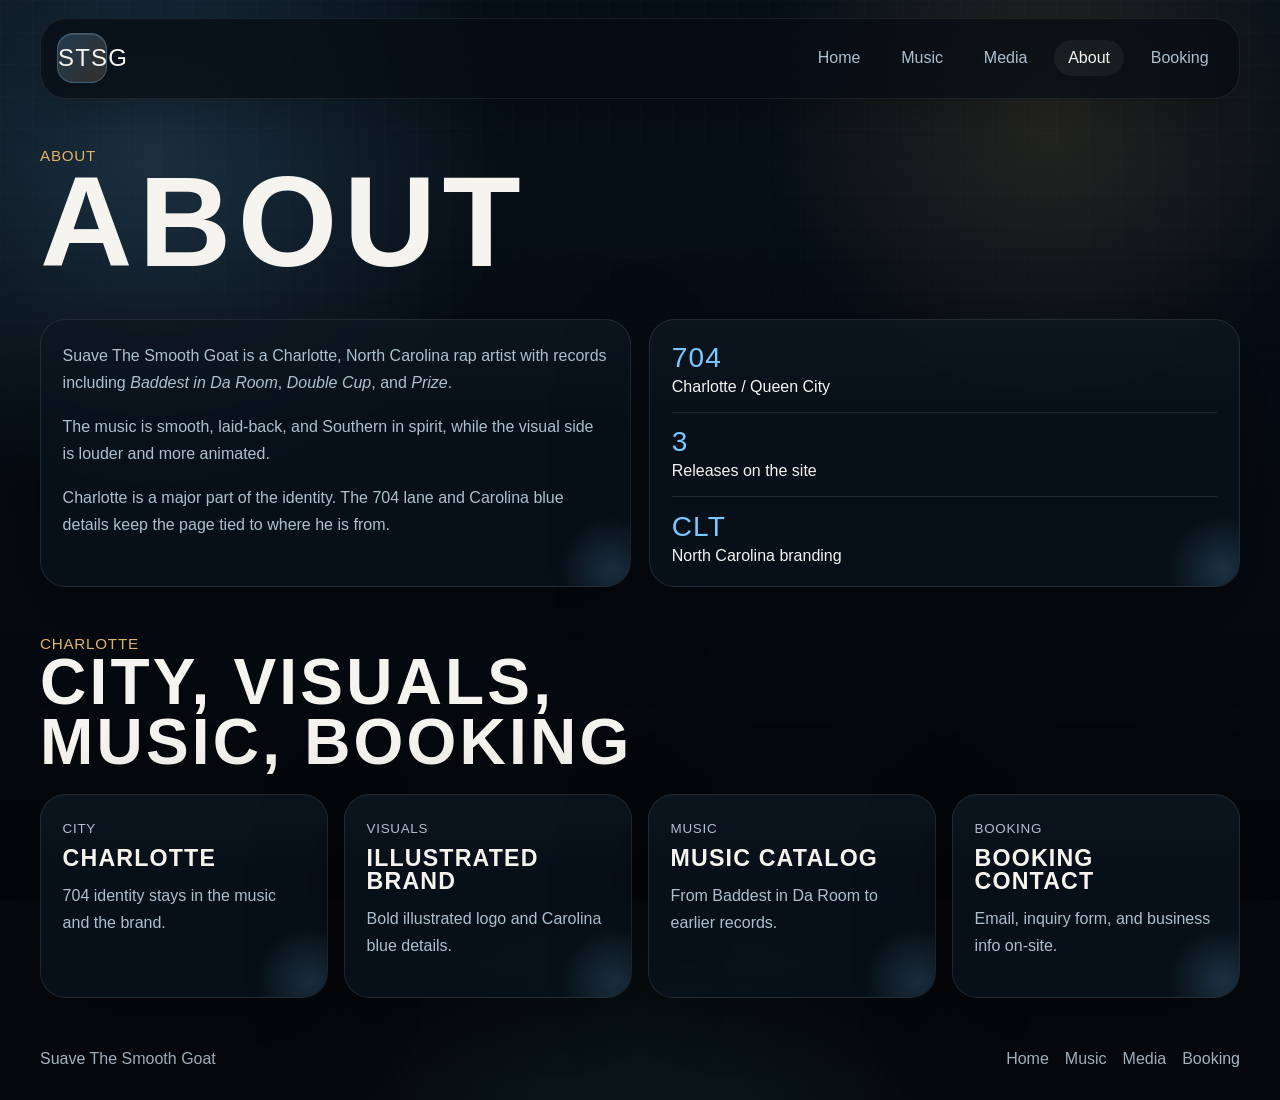
==== commit 188e28da: "Polish mobile layout and site copy" ====
--- a/about.html
+++ b/about.html
@@ -29,10 +29,7 @@
 
       <section class="page-heading">
         <p class="eyebrow">About</p>
-        <h1>Who he is, where he is from, and what defines the artist lane</h1>
-        <p class="hero-text">
-          This page gives a direct read on the artist identity without making the visitor decode the brand alone.
-        </p>
+        <h1>About</h1>
       </section>
     </header>
 
@@ -41,31 +38,29 @@
         <div class="split-grid">
           <article class="panel statement-panel">
             <p>
-              Suave The Smooth Goat is a Charlotte, North Carolina rap artist whose public identity is built around a strong city stamp,
-              illustrated branding, and a catalog that includes <em>Baddest in Da Room</em>, <em>Double Cup</em>, and <em>Prize</em>.
+              Suave The Smooth Goat is a Charlotte, North Carolina rap artist with records including
+              <em>Baddest in Da Room</em>, <em>Double Cup</em>, and <em>Prize</em>.
             </p>
             <p>
-              The music lane is smooth, laid-back, and Southern in spirit, while the visual presentation pushes harder with
-              a louder, more animated identity. That contrast is part of what makes the brand memorable.
+              The music is smooth, laid-back, and Southern in spirit, while the visual side is louder and more animated.
             </p>
             <p>
-              Charlotte is a major part of the positioning. The 704 lane and Carolina blue identity are used as part of the brand language
-              because they help make the artist page more specific and memorable.
+              Charlotte is a major part of the identity. The 704 lane and Carolina blue details keep the page tied to where he is from.
             </p>
           </article>
 
           <article class="panel stats-panel">
             <div class="stat">
               <span class="stat-value">704</span>
-              <span class="stat-label">Charlotte / Queen City identity</span>
+              <span class="stat-label">Charlotte / Queen City</span>
             </div>
             <div class="stat">
               <span class="stat-value">3</span>
-              <span class="stat-label">Known releases surfaced across the site</span>
+              <span class="stat-label">Releases on the site</span>
             </div>
             <div class="stat">
               <span class="stat-value">CLT</span>
-              <span class="stat-label">North Carolina branding carried into the visual system</span>
+              <span class="stat-label">North Carolina branding</span>
             </div>
           </article>
         </div>
@@ -73,30 +68,30 @@
 
       <section class="section">
         <div class="section-heading">
-          <p class="eyebrow">Positioning pillars</p>
-          <h2>The core pieces of the artist identity</h2>
+          <p class="eyebrow">Charlotte</p>
+          <h2>City, visuals, music, booking</h2>
         </div>
 
         <div class="feature-grid feature-grid-four">
           <article class="panel feature-card">
             <p class="music-kicker">City</p>
-            <h3>Charlotte first</h3>
-            <p>The city is not background detail. It is part of the artist pitch and the visual language.</p>
+            <h3>Charlotte</h3>
+            <p>704 identity stays in the music and the brand.</p>
           </article>
           <article class="panel feature-card">
             <p class="music-kicker">Visuals</p>
-            <h3>Illustrated identity</h3>
-            <p>The logo creates an instantly recognizable look that stands apart from plain rap-site templates.</p>
+            <h3>Illustrated brand</h3>
+            <p>Bold illustrated logo and Carolina blue details.</p>
           </article>
           <article class="panel feature-card">
             <p class="music-kicker">Music</p>
-            <h3>Catalog presence</h3>
-            <p>The site surfaces both the current single and older catalog references to avoid a one-song impression.</p>
+            <h3>Music catalog</h3>
+            <p>From Baddest in Da Room to earlier records.</p>
           </article>
           <article class="panel feature-card">
-            <p class="music-kicker">Business</p>
-            <h3>Direct contact lane</h3>
-            <p>Booking and collaboration routes are always one click away from the front of the site.</p>
+            <p class="music-kicker">Booking</p>
+            <h3>Booking contact</h3>
+            <p>Email, inquiry form, and business info on-site.</p>
           </article>
         </div>
       </section>
--- a/styles.css
+++ b/styles.css
@@ -324,6 +324,40 @@
   margin-bottom: 1.35rem;
 }
 
+.hero-player {
+  max-width: 36rem;
+  padding: 1rem;
+  border: 1px solid rgba(225, 181, 102, 0.24);
+  border-radius: 1.5rem;
+  background:
+    radial-gradient(circle at 14% 18%, rgba(225, 181, 102, 0.1), transparent 24%),
+    linear-gradient(180deg, rgba(255, 255, 255, 0.03), transparent 42%),
+    rgba(10, 18, 26, 0.9);
+  box-shadow: var(--shadow-soft);
+}
+
+.hero-player h3 {
+  margin-bottom: 0.7rem;
+  font-size: 1.3rem;
+  text-transform: uppercase;
+  line-height: 1;
+}
+
+.hero-player iframe {
+  width: 100%;
+  min-height: 152px;
+  border: 0;
+  border-radius: 1rem;
+  background: #101214;
+}
+
+.hero-player-actions {
+  display: flex;
+  flex-wrap: wrap;
+  gap: 0.75rem;
+  margin-top: 0.85rem;
+}
+
 .button {
   display: inline-flex;
   align-items: center;
@@ -433,7 +467,8 @@
   gap: 1rem;
 }
 
-.logo-stage {
+.logo-stage,
+.logo-frame {
   position: relative;
   padding: 1rem;
   border-radius: 2rem;
@@ -445,12 +480,14 @@
   box-shadow: var(--shadow);
 }
 
-.logo-stage img {
+.logo-stage img,
+.logo-frame img {
   width: 100%;
   border-radius: 1.35rem;
 }
 
-.logo-stage-badge {
+.logo-stage-badge,
+.logo-frame-badge {
   position: absolute;
   top: 1rem;
   left: 1rem;
@@ -466,7 +503,8 @@
   text-transform: uppercase;
 }
 
-.logo-stage-notes {
+.logo-stage-notes,
+.logo-frame-meta {
   position: absolute;
   right: 1rem;
   bottom: 1rem;
@@ -476,7 +514,8 @@
   gap: 0.55rem;
 }
 
-.logo-stage-notes span {
+.logo-stage-notes span,
+.logo-frame-meta span {
   padding: 0.42rem 0.72rem;
   border-radius: 999px;
   border: 1px solid rgba(255, 255, 255, 0.09);
@@ -526,6 +565,27 @@
 
 .section {
   padding: 0 0 3rem;
+}
+
+.strip {
+  display: flex;
+  flex-wrap: wrap;
+  gap: 0.75rem;
+  align-items: center;
+  justify-content: center;
+  width: min(1200px, calc(100% - 2rem));
+  margin: 0 auto 2rem;
+  padding: 0.85rem 1rem;
+  border: 1px solid var(--line);
+  border-radius: 999px;
+  background: rgba(255, 255, 255, 0.03);
+  color: var(--muted);
+  text-transform: uppercase;
+  letter-spacing: 0.08em;
+}
+
+.strip p {
+  margin: 0;
 }
 
 .section-heading {
@@ -923,6 +983,14 @@
     width: min(100% - 1.2rem, 1200px);
   }
 
+  .hero {
+    padding-top: 0.7rem;
+  }
+
+  .page-hero {
+    padding-top: 0.7rem;
+  }
+
   .topbar,
   .topbar-links,
   .site-footer {
@@ -930,22 +998,95 @@
     align-items: flex-start;
   }
 
+  .topbar {
+    position: static;
+    gap: 0.8rem;
+    padding: 0.9rem;
+    border-radius: 1.25rem;
+  }
+
   .topbar-links {
     width: 100%;
     justify-content: flex-start;
+    gap: 0.45rem;
+  }
+
+  .topbar-links a {
+    width: 100%;
+    padding: 0.8rem 0.95rem;
+    border: 1px solid rgba(255, 255, 255, 0.08);
+    background: rgba(255, 255, 255, 0.025);
   }
 
   h1 {
-    font-size: 3.4rem;
+    font-size: clamp(2.8rem, 16vw, 4.1rem);
+    line-height: 0.92;
+  }
+
+  h2 {
+    font-size: clamp(1.75rem, 10vw, 2.6rem);
+    line-height: 0.98;
+  }
+
+  .page-heading {
+    padding-top: 2rem;
+  }
+
+  .hero-grid {
+    gap: 1rem;
+    padding-top: 2rem;
+  }
+
+  .hero-subtitle {
+    font-size: 0.92rem;
+    letter-spacing: 0.06em;
+  }
+
+  .hero-text,
+  .release-meta,
+  .statement-panel p,
+  .release-panel p,
+  .release-card p,
+  .feature-card p,
+  .form-note,
+  label {
+    line-height: 1.55;
+    font-size: 0.98rem;
+  }
+
+  .hero-actions {
+    margin-bottom: 1rem;
+  }
+
+  .hero-player {
+    max-width: none;
+    padding: 0.85rem;
+    border-radius: 1.2rem;
+  }
+
+  .hero-player h3 {
+    font-size: 1.08rem;
+  }
+
+  .hero-player iframe {
+    min-height: 132px;
+    border-radius: 0.9rem;
+  }
+
+  .hero-player-actions {
+    gap: 0.6rem;
   }
 
   .hero-actions,
-  .stacked-actions {
+  .stacked-actions,
+  .hero-player-actions {
     width: 100%;
   }
 
   .button {
     width: 100%;
+    min-height: 3rem;
+    padding: 0.8rem 1.1rem;
   }
 
   .signal-row,
@@ -955,13 +1096,44 @@
     grid-template-columns: 1fr;
   }
 
-  .logo-stage-notes {
+  .logo-stage-notes,
+  .logo-frame-meta {
     position: static;
     justify-content: flex-start;
     margin-top: 0.8rem;
   }
 
+  .logo-stage,
+  .logo-frame,
+  .panel {
+    border-radius: 1.25rem;
+  }
+
+  .logo-stage-badge,
+  .logo-frame-badge {
+    top: 0.8rem;
+    left: 0.8rem;
+    font-size: 0.72rem;
+  }
+
+  .player-panel iframe {
+    min-height: 300px;
+  }
+
+  .strip {
+    width: min(100% - 1.2rem, 1200px);
+    justify-content: flex-start;
+    border-radius: 1.15rem;
+    padding: 0.8rem 0.9rem;
+    font-size: 0.76rem;
+  }
+
   .booking-modal-panel {
     padding: 1.15rem;
-  }
-}
+    border-radius: 1.3rem;
+  }
+
+  .booking-modal {
+    padding: 0.6rem;
+  }
+}
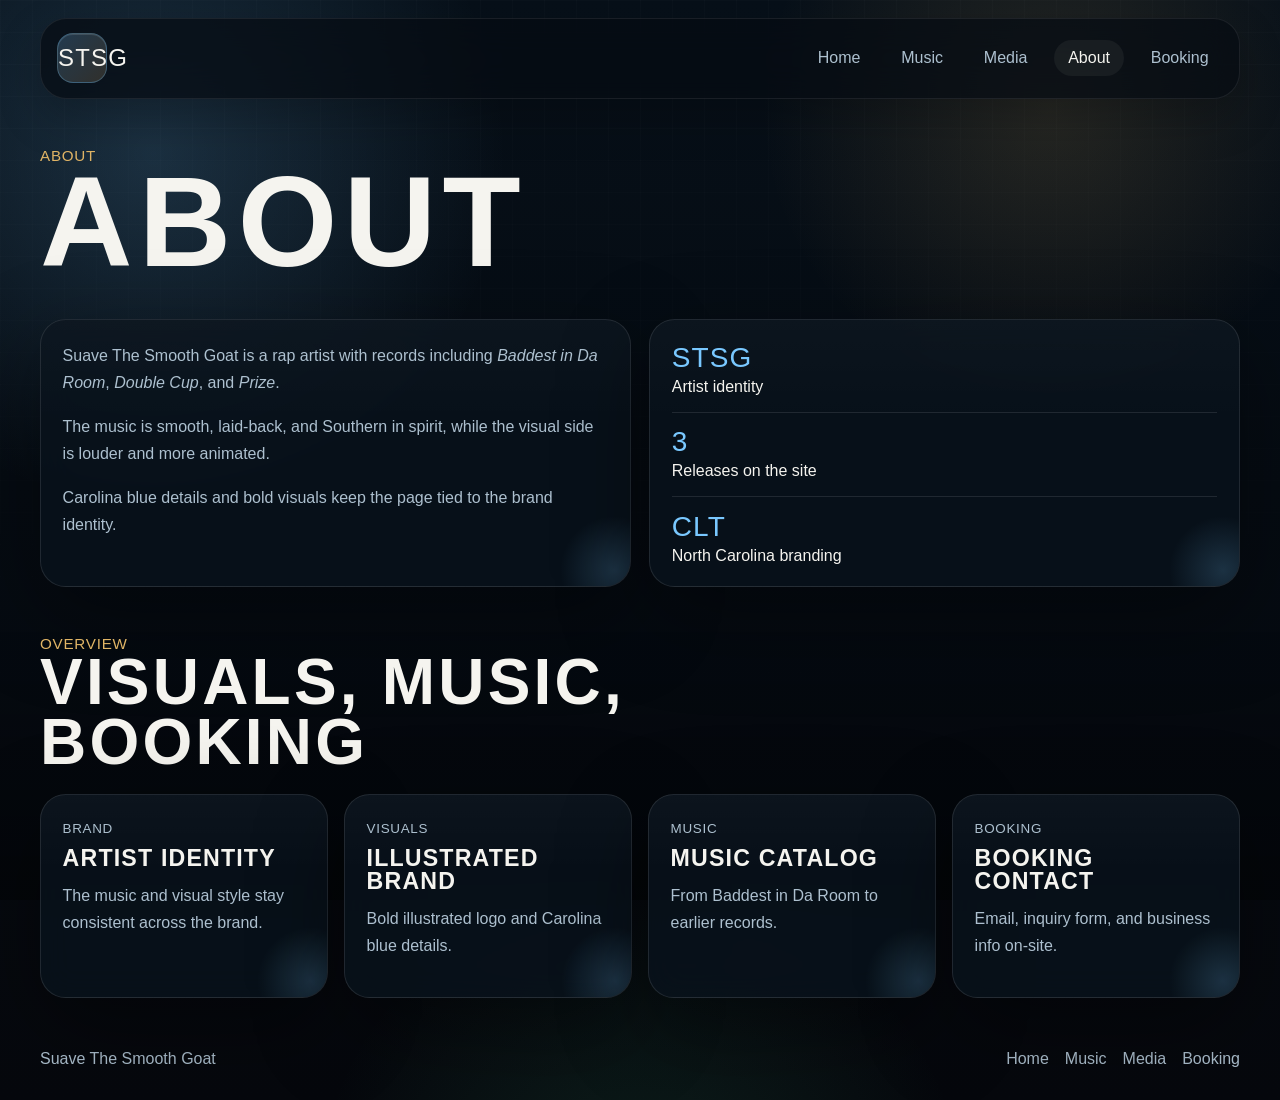
==== commit 9060262d: "Refine homepage and media copy" ====
--- a/about.html
+++ b/about.html
@@ -6,7 +6,7 @@
   <title>About | Suave The Smooth Goat</title>
   <meta
     name="description"
-    content="About Suave The Smooth Goat, a Charlotte rap artist with a visual brand, catalog markers, and a Carolina blue identity."
+    content="About Suave The Smooth Goat, with a visual brand, catalog markers, and a Carolina blue identity."
   >
   <link rel="preconnect" href="https://fonts.googleapis.com">
   <link rel="preconnect" href="https://fonts.gstatic.com" crossorigin>
@@ -18,7 +18,12 @@
     <header class="page-hero">
       <nav class="topbar">
         <a class="brand-mark" href="index.html">STSG</a>
-        <div class="topbar-links">
+        <button class="menu-toggle" type="button" aria-expanded="false" aria-controls="site-nav" aria-label="Open menu">
+          <span></span>
+          <span></span>
+          <span></span>
+        </button>
+        <div class="topbar-links" id="site-nav">
           <a href="index.html">Home</a>
           <a href="music.html">Music</a>
           <a href="media.html">Media</a>
@@ -38,21 +43,21 @@
         <div class="split-grid">
           <article class="panel statement-panel">
             <p>
-              Suave The Smooth Goat is a Charlotte, North Carolina rap artist with records including
+              Suave The Smooth Goat is a rap artist with records including
               <em>Baddest in Da Room</em>, <em>Double Cup</em>, and <em>Prize</em>.
             </p>
             <p>
               The music is smooth, laid-back, and Southern in spirit, while the visual side is louder and more animated.
             </p>
             <p>
-              Charlotte is a major part of the identity. The 704 lane and Carolina blue details keep the page tied to where he is from.
+              Carolina blue details and bold visuals keep the page tied to the brand identity.
             </p>
           </article>
 
           <article class="panel stats-panel">
             <div class="stat">
-              <span class="stat-value">704</span>
-              <span class="stat-label">Charlotte / Queen City</span>
+              <span class="stat-value">STSG</span>
+              <span class="stat-label">Artist identity</span>
             </div>
             <div class="stat">
               <span class="stat-value">3</span>
@@ -68,15 +73,15 @@
 
       <section class="section">
         <div class="section-heading">
-          <p class="eyebrow">Charlotte</p>
-          <h2>City, visuals, music, booking</h2>
+          <p class="eyebrow">Overview</p>
+          <h2>Visuals, music, booking</h2>
         </div>
 
         <div class="feature-grid feature-grid-four">
           <article class="panel feature-card">
-            <p class="music-kicker">City</p>
-            <h3>Charlotte</h3>
-            <p>704 identity stays in the music and the brand.</p>
+            <p class="music-kicker">Brand</p>
+            <h3>Artist identity</h3>
+            <p>The music and visual style stay consistent across the brand.</p>
           </article>
           <article class="panel feature-card">
             <p class="music-kicker">Visuals</p>
@@ -107,5 +112,6 @@
       </div>
     </footer>
   </div>
+  <script src="site.js"></script>
 </body>
 </html>
--- a/styles.css
+++ b/styles.css
@@ -206,6 +206,42 @@
   color: #ffe3b1;
 }
 
+.menu-toggle {
+  display: none;
+  align-items: center;
+  justify-content: center;
+  flex-direction: column;
+  gap: 0.28rem;
+  width: 3.15rem;
+  height: 3.15rem;
+  margin-left: auto;
+  border: 1px solid rgba(121, 200, 255, 0.22);
+  border-radius: 1rem;
+  background: rgba(255, 255, 255, 0.03);
+  color: var(--ink);
+  cursor: pointer;
+}
+
+.menu-toggle span {
+  width: 1.2rem;
+  height: 2px;
+  border-radius: 999px;
+  background: currentColor;
+  transition: transform 180ms ease, opacity 180ms ease;
+}
+
+.menu-open .menu-toggle span:nth-child(1) {
+  transform: translateY(0.38rem) rotate(45deg);
+}
+
+.menu-open .menu-toggle span:nth-child(2) {
+  opacity: 0;
+}
+
+.menu-open .menu-toggle span:nth-child(3) {
+  transform: translateY(-0.38rem) rotate(-45deg);
+}
+
 .hero-grid {
   display: grid;
   grid-template-columns: minmax(0, 1.05fr) minmax(320px, 0.95fr);
@@ -324,6 +360,39 @@
   margin-bottom: 1.35rem;
 }
 
+.hero-socials {
+  display: flex;
+  flex-wrap: wrap;
+  gap: 0.8rem;
+  margin-bottom: 1.25rem;
+}
+
+.hero-social-link {
+  display: inline-flex;
+  align-items: center;
+  gap: 0.7rem;
+  min-height: 3.1rem;
+  padding: 0.55rem 1rem 0.55rem 0.6rem;
+  border: 1px solid rgba(255, 255, 255, 0.09);
+  border-radius: 999px;
+  background: rgba(255, 255, 255, 0.03);
+  color: var(--ink);
+  transition: transform 180ms ease, border-color 180ms ease, background-color 180ms ease;
+}
+
+.hero-social-link:hover,
+.hero-social-link:focus-visible {
+  transform: translateY(-2px);
+  border-color: rgba(121, 200, 255, 0.24);
+  background: rgba(255, 255, 255, 0.05);
+}
+
+.hero-social-link span:last-child {
+  font-family: "Bebas Neue", sans-serif;
+  letter-spacing: 0.05em;
+  text-transform: uppercase;
+}
+
 .hero-player {
   max-width: 36rem;
   padding: 1rem;
@@ -462,9 +531,27 @@
   margin-bottom: 0;
 }
 
+.platform-kicker {
+  display: inline-flex;
+  align-items: center;
+  gap: 0.55rem;
+}
+
+.platform-kicker .social-icon {
+  width: 1.8rem;
+  height: 1.8rem;
+  font-size: 0.82rem;
+  box-shadow: none;
+}
+
+.platform-kicker span:last-child {
+  line-height: 1;
+}
+
 .hero-art {
   display: grid;
   gap: 1rem;
+  transform: translateY(-24px);
 }
 
 .logo-stage,
@@ -973,6 +1060,52 @@
   .hero-sidecard h2 {
     max-width: none;
   }
+
+  .hero-art {
+    transform: none;
+  }
+
+  .topbar {
+    position: static;
+    flex-direction: row;
+    align-items: center;
+    justify-content: space-between;
+    gap: 0.8rem;
+    padding: 0.9rem;
+    border-radius: 1.25rem;
+  }
+
+  .menu-toggle {
+    display: inline-flex;
+    margin-left: auto;
+    flex-shrink: 0;
+    align-self: flex-start;
+  }
+
+  .topbar-links {
+    display: none;
+    width: 100%;
+    flex-direction: column;
+    align-items: stretch;
+    gap: 0.45rem;
+    padding-top: 0.4rem;
+  }
+
+  .topbar.menu-open {
+    align-items: flex-start;
+    flex-wrap: wrap;
+  }
+
+  .topbar.menu-open .topbar-links {
+    display: flex;
+  }
+
+  .topbar-links a {
+    width: 100%;
+    padding: 0.8rem 0.95rem;
+    border: 1px solid rgba(255, 255, 255, 0.08);
+    background: rgba(255, 255, 255, 0.025);
+  }
 }
 
 @media (max-width: 760px) {
@@ -992,30 +1125,9 @@
   }
 
   .topbar,
-  .topbar-links,
   .site-footer {
     flex-direction: column;
     align-items: flex-start;
-  }
-
-  .topbar {
-    position: static;
-    gap: 0.8rem;
-    padding: 0.9rem;
-    border-radius: 1.25rem;
-  }
-
-  .topbar-links {
-    width: 100%;
-    justify-content: flex-start;
-    gap: 0.45rem;
-  }
-
-  .topbar-links a {
-    width: 100%;
-    padding: 0.8rem 0.95rem;
-    border: 1px solid rgba(255, 255, 255, 0.08);
-    background: rgba(255, 255, 255, 0.025);
   }
 
   h1 {
@@ -1079,8 +1191,14 @@
 
   .hero-actions,
   .stacked-actions,
+  .hero-socials,
   .hero-player-actions {
     width: 100%;
+  }
+
+  .hero-social-link {
+    width: 100%;
+    justify-content: flex-start;
   }
 
   .button {
